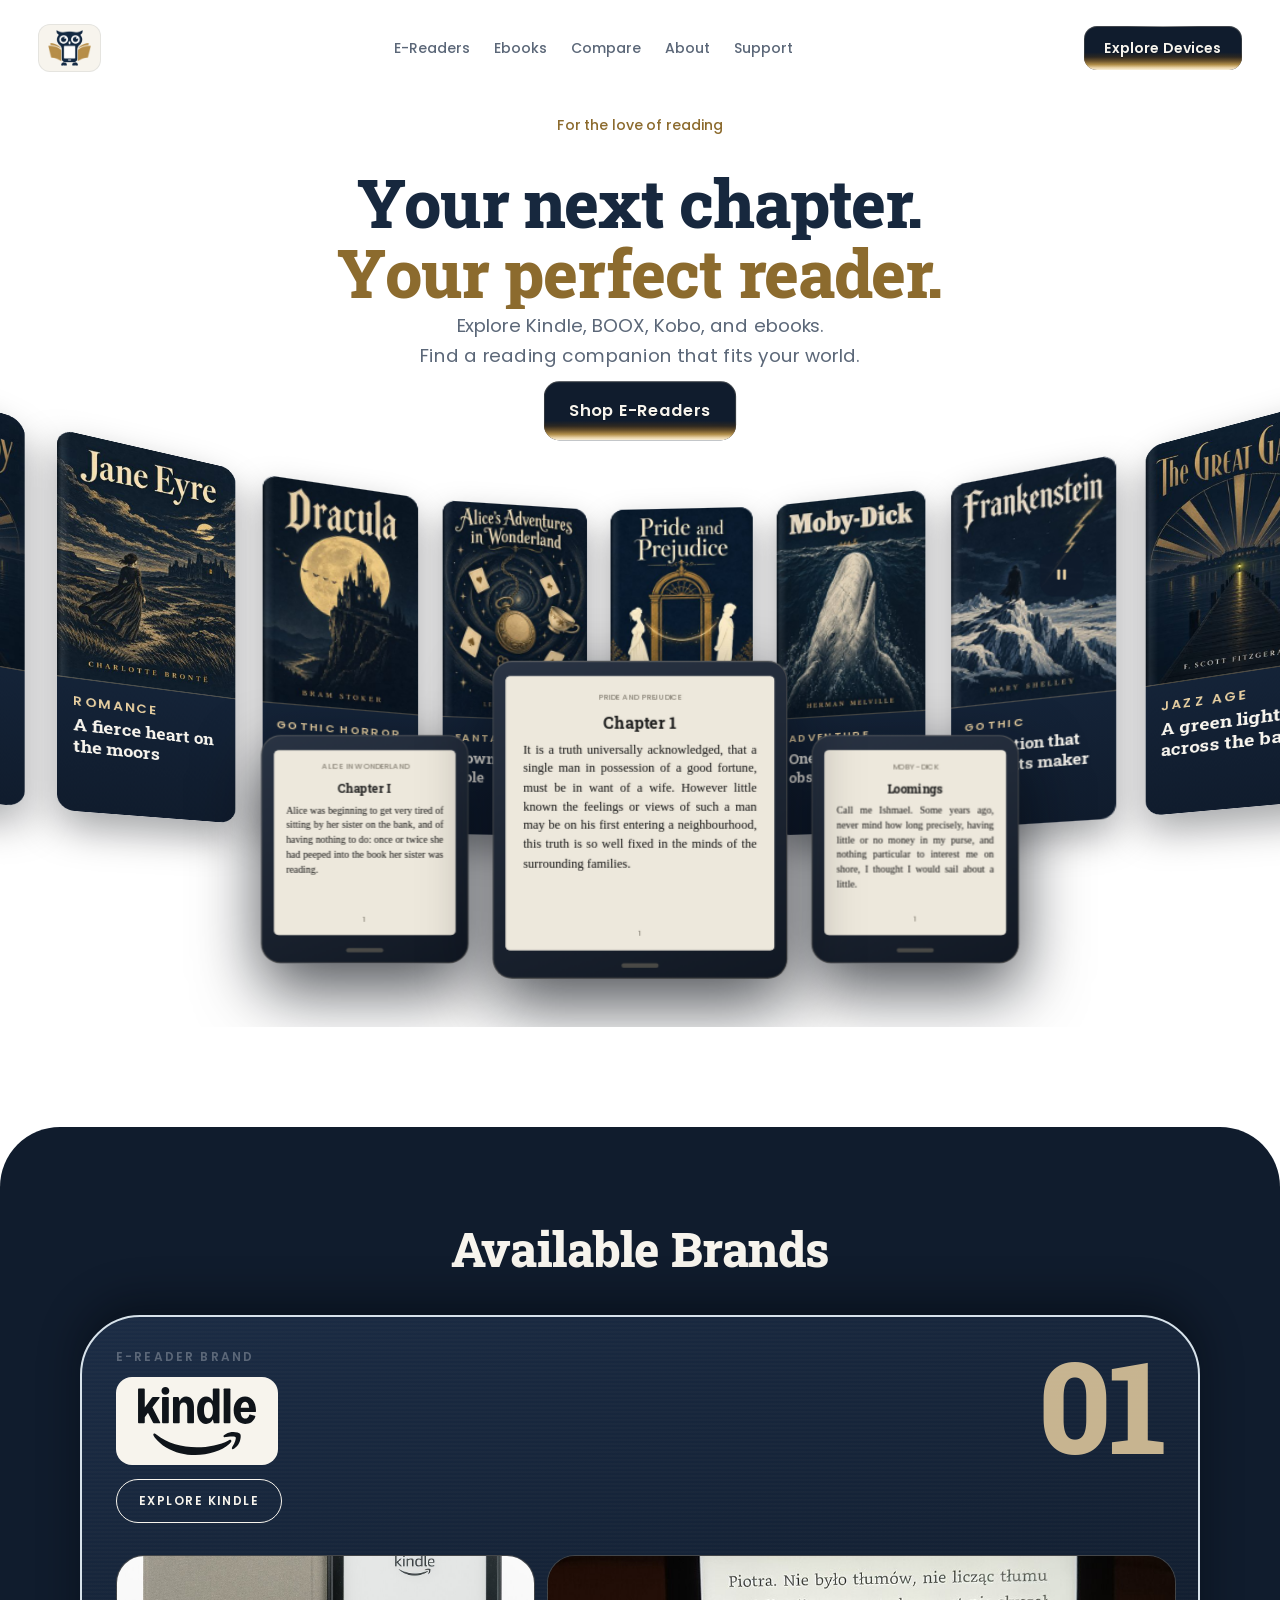
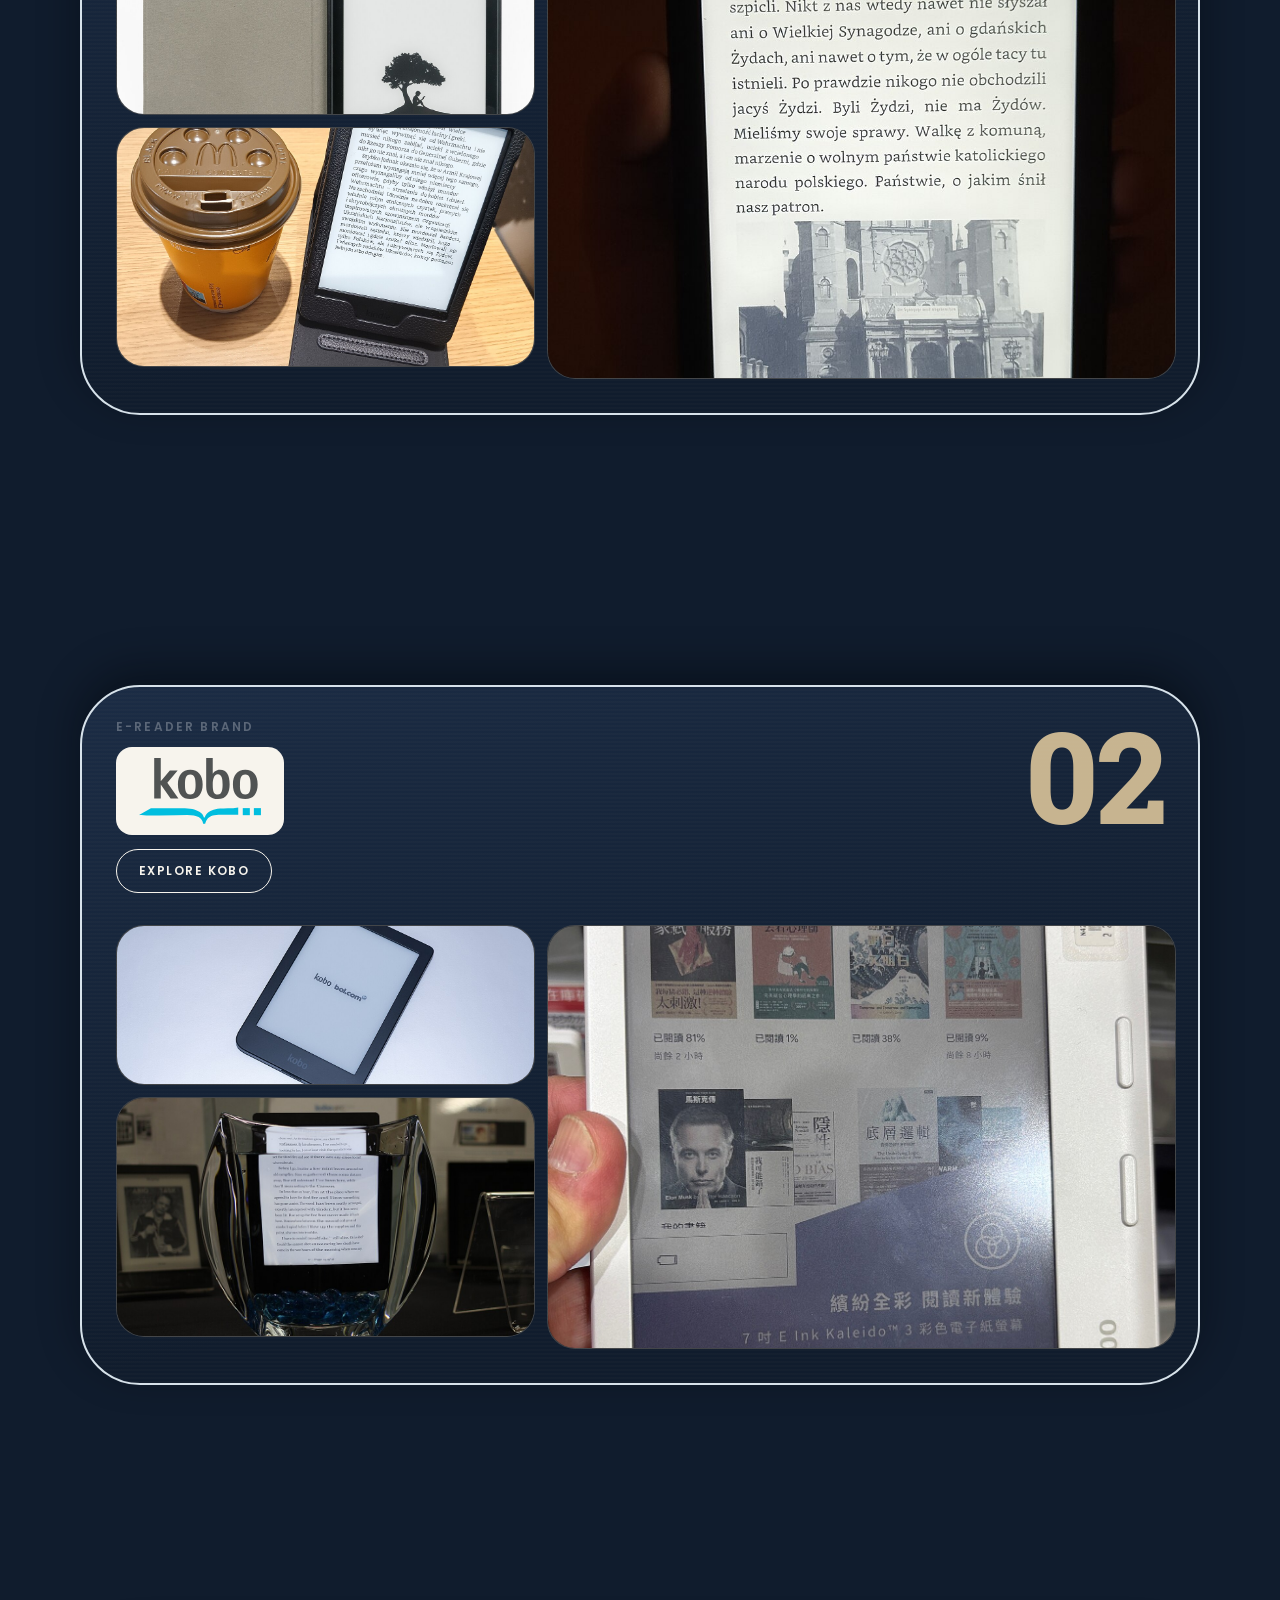
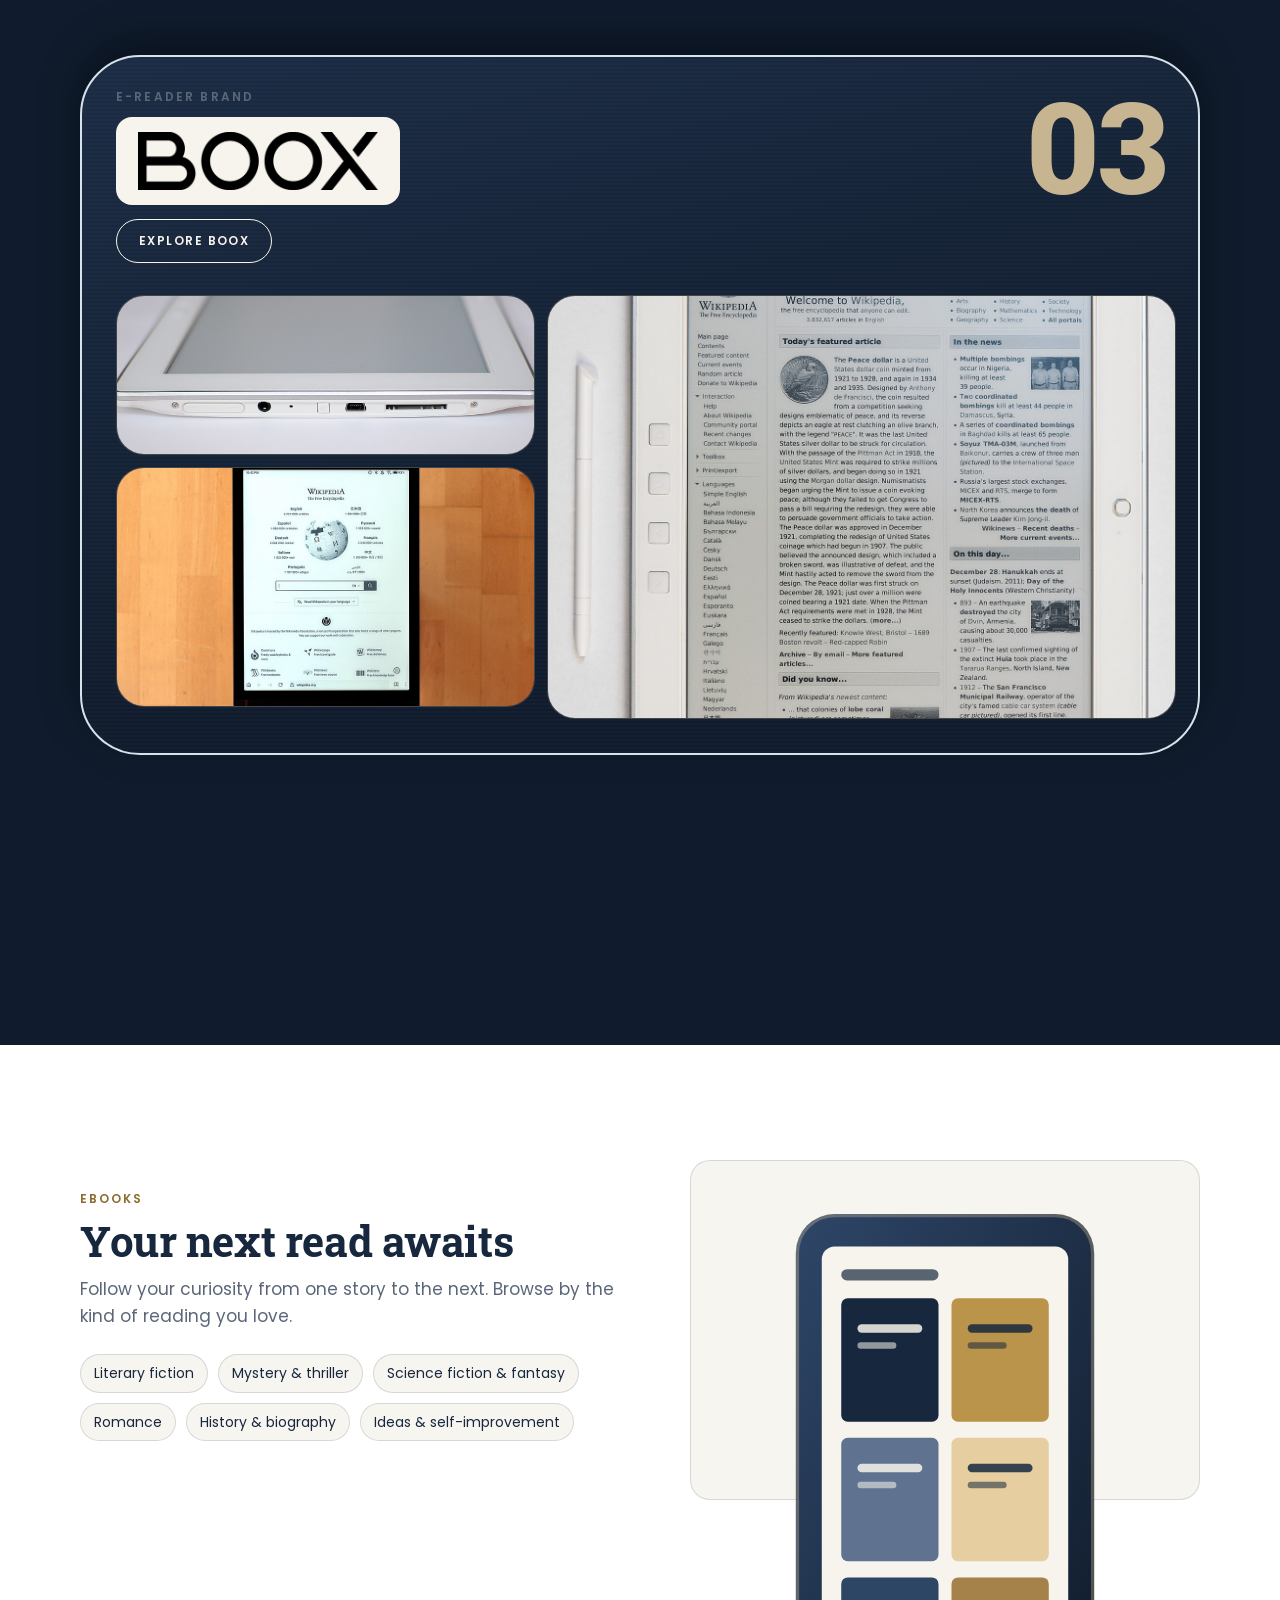
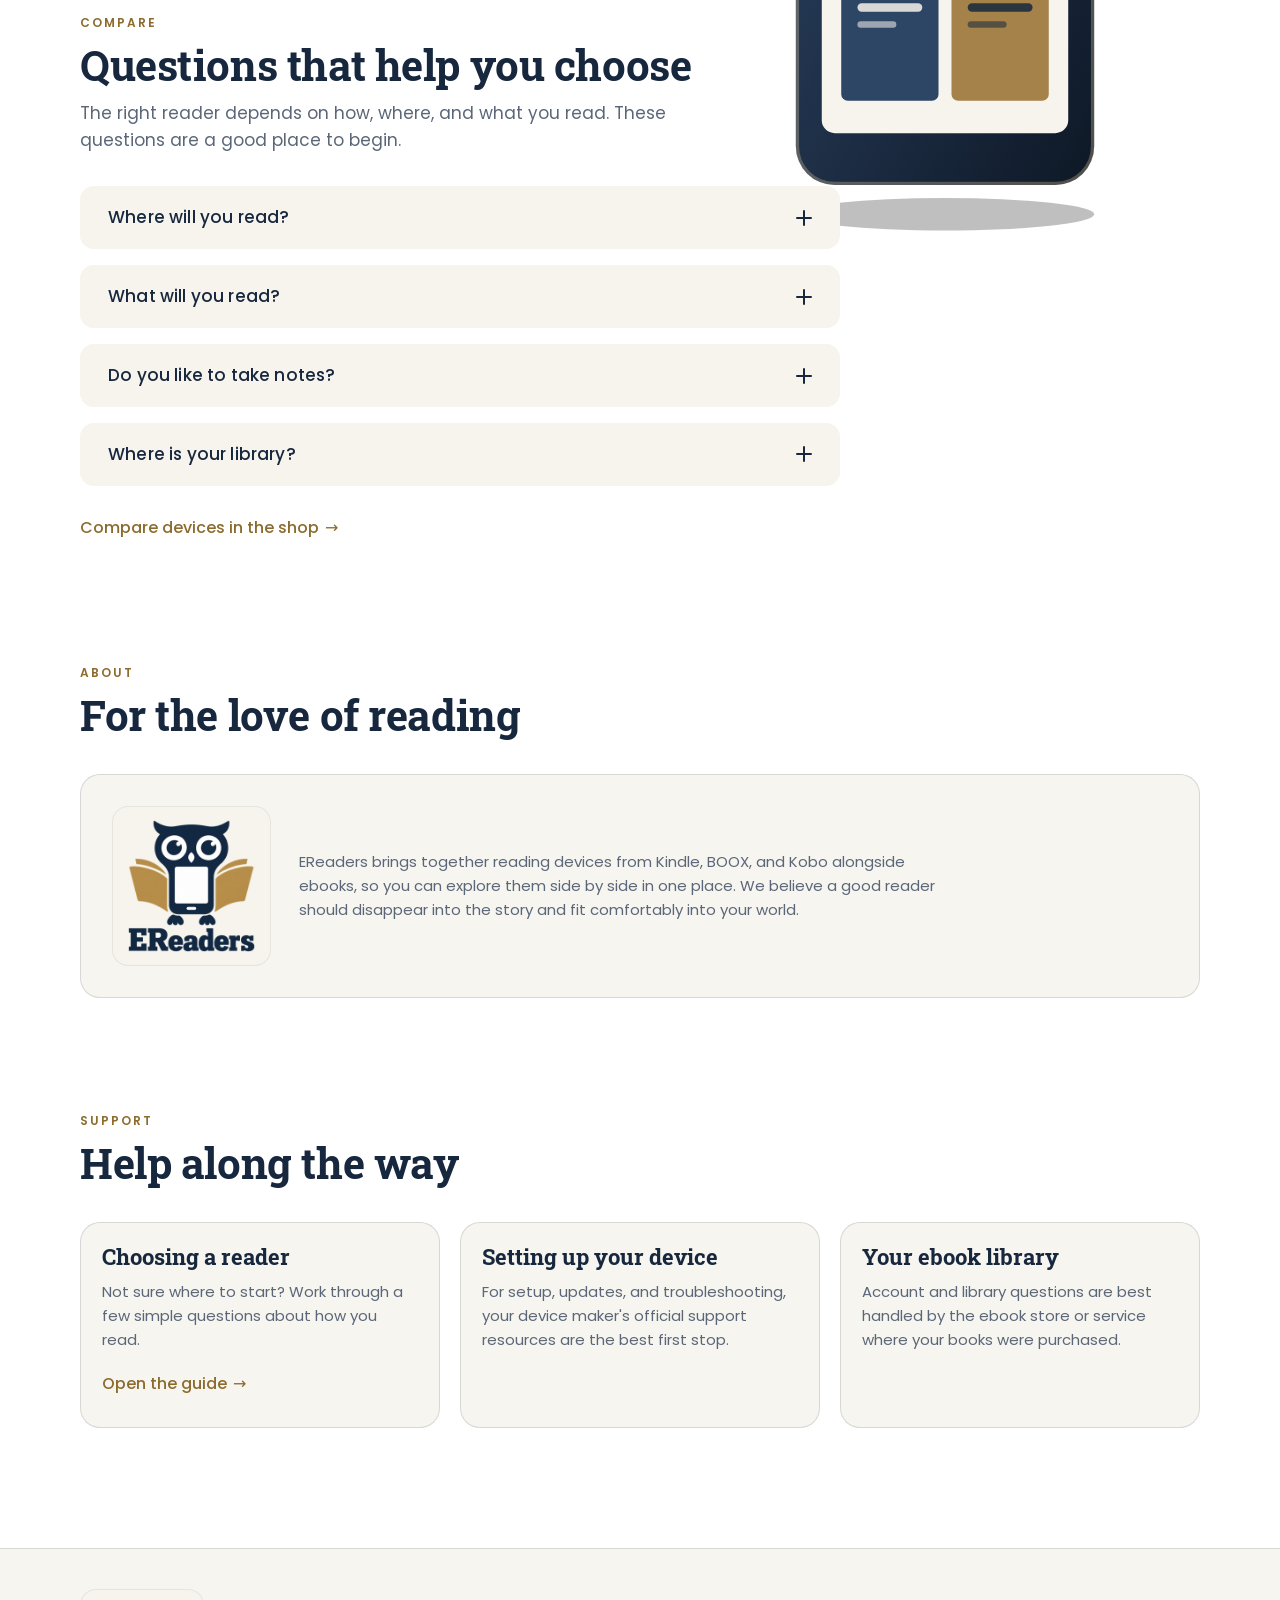
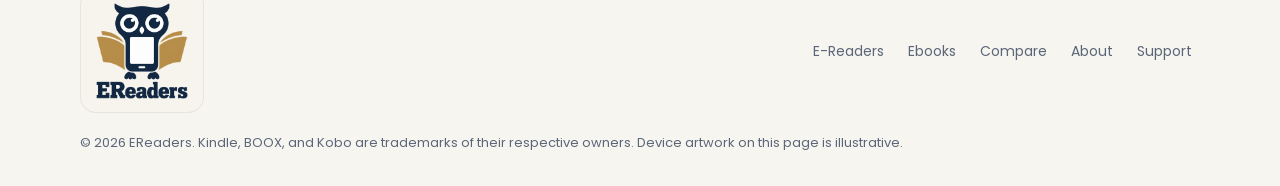
==== index.html @ d7a2a534 "Initial commit: EReaders static site Home page with 3D book ring, e-reader page-turn hero, brand sta" ====
<!doctype html>
<html lang="en">
<head>
<meta charset="utf-8">
<title>EReaders — Find Your Next Reading Companion</title>
<meta name="viewport" content="width=device-width, initial-scale=1, viewport-fit=cover">
<meta name="description" content="Explore Kindle, BOOX, Kobo, and ebooks with EReaders. Find your next reading companion.">
<meta name="theme-color" content="#FFFFFF">
<link rel="icon" type="image/png" sizes="64x64" href="[data-uri]">
<link rel="preconnect" href="https://fonts.googleapis.com">
<link rel="preconnect" href="https://fonts.gstatic.com" crossorigin>
<link rel="stylesheet" href="https://fonts.googleapis.com/css2?family=Poppins:wght@400;500;600&family=Roboto+Slab:wght@700;800&display=swap">
<script>
  /* Entrance-animation gate + failsafe: content is always restored after 4s or on any script error. */
  (function (d) {
    var html = d.documentElement;
    html.classList.add('js');
    function done() { html.classList.add('intro-done'); }
    if (!window.matchMedia || !matchMedia('(prefers-reduced-motion: reduce)').matches) {
      html.classList.add('intro');
      setTimeout(done, 4000);
    }
    window.addEventListener('error', done);
  })(document);
</script>
<style>
  :root {
    --background: #FFFFFF;
    --navy: #17283E;
    --navy-deep: #101C2D;
    --gold: #BA944B;
    --gold-light: #E6CEA0;
    --ivory: #F7F4ED;
    --text: #17283E;
    --text-muted: #5B6778;
    --border: rgba(23, 40, 62, 0.14);

    --gold-ink: #8C6B2E;
    --serif: "Roboto Slab", Rockwell, "Rockwell Nova", Georgia, "Times New Roman", serif;
    --sans: Poppins, system-ui, -apple-system, "Segoe UI", Roboto, "Helvetica Neue", Arial, sans-serif;
    --k: 1;
    --safe-l: max(20px, env(safe-area-inset-left));
    --safe-r: max(20px, env(safe-area-inset-right));
    color-scheme: light;
  }

  /* ---------- Reset ---------- */
  *, *::before, *::after { margin: 0; padding: 0; box-sizing: border-box; }
  html { -webkit-text-size-adjust: 100%; scroll-behavior: smooth; }
  body {
    min-height: 100vh;
    background: var(--background);
    color: var(--text);
    font-family: var(--sans);
    font-size: 16px;
    line-height: 1.6;
    overflow-x: hidden;
    -webkit-font-smoothing: antialiased;
    text-rendering: optimizeLegibility;
  }
  @supports (overflow: clip) { body { overflow-x: clip; } }
  img, svg { display: block; max-width: 100%; }
  button { font: inherit; color: inherit; background: none; border: 0; cursor: pointer; }
  a { color: inherit; }
  ul { list-style: none; }
  [hidden] { display: none !important; }
  :focus-visible { outline: 2px solid var(--gold-light); outline-offset: 3px; }

  .skip-link {
    position: absolute; left: 16px; top: -60px; z-index: 1000;
    padding: 10px 16px; border-radius: 10px;
    background: var(--ivory); color: var(--navy); font-weight: 600; text-decoration: none;
  }
  .skip-link:focus { top: 16px; }

  /* ---------- Static background ---------- */
  .bg {
    position: fixed; inset: 0; z-index: 0; pointer-events: none;
    background: #FFFFFF;
  }
  .bg canvas { display: none; position: absolute; inset: 0; width: 100%; height: 100%; }
  .page { position: relative; z-index: 1; }

  /* ---------- Gold-lit buttons ---------- */
  .btn-lit {
    position: relative;
    display: inline-flex; align-items: center; justify-content: center;
    overflow: hidden;            /* mandatory: keeps the light bank inside the rounded shape */
    isolation: isolate;
    border-radius: 14px;
    background-color: var(--navy-deep);
    color: var(--ivory);
    font: 600 15px/1 var(--sans);
    letter-spacing: 0.01em;
    text-decoration: none;
    white-space: nowrap;
    text-shadow: 0 1px 1px rgba(8, 15, 25, 0.45);
    box-shadow:
      inset 0 0 0 1px rgba(230, 206, 160, 0.16),
      inset 0 1px 0 rgba(247, 244, 237, 0.07);
    transition: background-color 0.25s ease;
  }
  .btn-lit::before {
    content: "";
    position: absolute; left: 0; right: 0; bottom: 0;
    height: 18px;
    z-index: -1;
    background: linear-gradient(180deg,
      rgba(16, 28, 45, 0) 0%,
      rgba(72, 52, 24, 0.55) 28%,
      rgba(122, 92, 44, 0.85) 50%,
      rgba(186, 148, 75, 0.95) 70%,
      rgba(230, 206, 160, 1) 86%,
      #FBF1DC 100%);
    -webkit-mask-image: radial-gradient(120% 150% at 50% 100%, #000 55%, rgba(0, 0, 0, 0.5) 100%);
            mask-image: radial-gradient(120% 150% at 50% 100%, #000 55%, rgba(0, 0, 0, 0.5) 100%);
    transition: filter 0.25s ease;
  }
  .btn-lit:hover { background-color: #14243A; }
  .btn-lit:hover::before { filter: brightness(1.08) saturate(1.04); }
  .btn-lit:active::before { filter: brightness(0.94); }
  .btn-lit--nav::after {
    /* faint short highlight along the top edge (nav CTA only) */
    content: "";
    position: absolute; top: 0; left: 28%; right: 28%; height: 1px;
    background: linear-gradient(90deg, transparent, rgba(247, 244, 237, 0.42), transparent);
  }
  .btn-sm { height: 40px; padding: 0 18px; border-radius: 11px; font-size: 13.5px; }
  .btn-sm::before { height: 14px; }

  /* ---------- Logo tile ----------
     Approved EReaders owl logo (outer white background cleared, artwork unaltered),
     always presented on an ivory brand tile at its native aspect ratio. */
  .logo-tile {
    display: inline-flex; align-items: center; justify-content: center;
    padding: 6px 10px;
    border-radius: 12px;
    background: var(--ivory);
    box-shadow: inset 0 0 0 1px rgba(23, 40, 62, 0.08);
    flex: none;
  }
  .logo-tile img { display: block; height: 36px; width: auto; max-width: none; }
  .logo-tile--full { padding: 14px 16px; border-radius: 16px; }
  .logo-tile--full img { height: 96px; }

  /* ---------- Header / navigation ---------- */
  .site-header {
    position: absolute; left: 50%; top: 0; z-index: 400;
    width: 758px; height: 64px;
    translate: -50% calc(12px * var(--k));
    scale: var(--k);
    transform-origin: 50% 0;
  }
  .nav {
    position: relative;
    height: 100%;
    display: flex; align-items: center; justify-content: space-between; gap: 14px;
    padding: 0 10px 0 12px;
    border-radius: 20px;
    background: rgba(16, 28, 45, 0.78);
    box-shadow: inset 0 0 0 1px var(--border), 0 12px 32px rgba(4, 8, 14, 0.35);
    -webkit-backdrop-filter: blur(14px) saturate(1.1);
            backdrop-filter: blur(14px) saturate(1.1);
  }
  .brand { display: inline-flex; border-radius: 11px; text-decoration: none; flex: none; }
  .brand:hover .logo-tile { box-shadow: inset 0 0 0 1px rgba(186, 148, 75, 0.55); }
  .nav-menu { display: flex; align-items: center; flex: 1; gap: 12px; }
  .nav-links { display: flex; gap: 2px; margin: 0 auto; }
  .nav-links a {
    position: relative; display: flex; align-items: center;
    padding: 8px 11px; border-radius: 10px;
    font: 500 14px/1.2 var(--sans);
    color: var(--text-muted);
    text-decoration: none;
    transition: color 0.2s ease, background-color 0.2s ease;
  }
  .nav-links a::after {
    content: ""; position: absolute; left: 11px; right: 11px; bottom: 3px; height: 1px;
    background: var(--gold); scale: 0 1; transition: scale 0.25s ease;
  }
  .nav-links a:hover, .nav-links a:focus-visible { color: var(--ivory); background: rgba(230, 206, 160, 0.06); }
  .nav-links a:hover::after, .nav-links a:focus-visible::after { scale: 1 1; }
  .btn-nav { height: 44px; padding: 0 20px; border-radius: 13px; font-size: 14px; flex: none; }
  .menu-toggle { display: none; }

  /* ---------- Hero + scaled design stage (1172 × 657) ---------- */
  .hero { position: relative; height: var(--hero-h, 100vh); overflow: hidden; isolation: isolate; }
  .hero::before {
    content: ""; position: absolute; inset: 0; z-index: 0; pointer-events: none;
    background:
      radial-gradient(70% 42% at 50% 100%, rgba(186, 148, 75, 0.20) 0%, rgba(186, 148, 75, 0.07) 45%, rgba(186, 148, 75, 0) 75%),
      linear-gradient(180deg, rgba(8, 15, 25, 0) 55%, rgba(16, 28, 45, 0.55) 100%);
  }
  .stage {
    position: absolute; left: 50%; top: 0; z-index: 1;
    width: 1172px; height: 657px;
    translate: -50% 0;
    scale: var(--k);
    transform-origin: 50% 0;
  }

  .hero-copy {
    position: absolute; left: 0; top: 95px; z-index: 300;
    width: 1172px;
    display: flex; flex-direction: column; align-items: center;
    text-align: center;
    pointer-events: none;
  }
  .hero-copy > * { pointer-events: auto; }

  /* Precision component A — badge */
  .badge {
    position: relative;
    width: 250px; height: 39px;
    border-radius: 12px;
    display: flex; align-items: center;
    padding: 0 12px 0 45px;
    background: rgba(16, 28, 45, 0.72);
    box-shadow: inset 0 0 0 1px rgba(230, 206, 160, 0.2);
    font: 500 13px/1 var(--sans);
    color: var(--gold-light);
    letter-spacing: 0.01em;
    white-space: nowrap;
    text-align: left;
  }
  .badge-icon {
    position: absolute; left: 4px; top: 4px;
    width: 29px; height: 29px;
    border-radius: 8px;
    display: grid; place-items: center;
    color: var(--ivory);
    background: linear-gradient(145deg, #24395A 0%, #17283E 48%, #75603A 100%);
    box-shadow: inset 0 0 0 1px rgba(230, 206, 160, 0.22);
  }

  .hero-title {
    margin-top: 22px;
    max-width: 780px;
    font-family: var(--serif);
    font-weight: 800;
    font-size: max(60px, calc(30px / var(--k)));
    line-height: 1;
    letter-spacing: -0.015em;
    color: var(--ivory);
  }
  .hero-title .line { display: block; overflow: hidden; padding-bottom: 0.06em; }
  .hero-title .line-inner { display: block; }
  .hero-title .line--2 .line-inner { color: var(--gold-light); }

  .hero-sub {
    margin-top: 2px;
    max-width: 660px;
    font-size: max(17px, calc(14px / var(--k)));
    line-height: 1.55;
    color: var(--text-muted);
  }
  .hero-sub span { display: block; }
  .btn-hero { margin-top: 11px; width: 176px; height: 54px; }

  /* True 3D carousel ring */
  .ring-wrap { position: absolute; left: 0; top: 0; width: 1172px; height: 657px; z-index: 5; }
  .ring {
    position: absolute; inset: 0;
    perspective: 891px;
    perspective-origin: 586px 918px;
    pointer-events: none;
  }
  .card {
    position: absolute; left: 521px; top: 466px;   /* centered at x 586, y 616 */
    width: 130px; height: 300px;
    border-radius: 12px;
    overflow: hidden;
    display: flex; flex-direction: column;
    backface-visibility: hidden;
    will-change: transform;
    box-shadow: inset 0 0 0 1px var(--border), 0 14px 30px rgba(3, 6, 12, 0.35);
    color: var(--ivory);
  }
  .card--book { background: linear-gradient(180deg, #1C304B 0%, #101C2D 100%); }
  .card-cover { position: relative; flex: none; height: 195px; overflow: hidden; background: var(--navy-deep); }
  .card-cover img { width: 100%; height: 100%; object-fit: cover; }
  .card-cover::after {
    /* subtle spine shading + gold hairline where the cover meets the caption */
    content: ""; position: absolute; inset: 0;
    background: linear-gradient(90deg, rgba(0, 0, 0, 0.32) 0, rgba(247, 244, 237, 0.08) 3px, rgba(0, 0, 0, 0) 9px);
    box-shadow: inset 0 -1px 0 rgba(230, 206, 160, 0.28);
  }
  .card-text { position: relative; display: flex; flex-direction: column; gap: 5px; padding: 12px 11px 14px; }
  .card-eyebrow { font: 600 9.5px/1.2 var(--sans); letter-spacing: 0.14em; text-transform: uppercase; color: var(--gold-light); }
  .card-line { font: 700 13px/1.25 var(--serif); color: var(--ivory); }

  .motion-toggle {
    position: absolute; right: 180px; top: 506px; z-index: 2;
    width: 40px; height: 40px;
    border-radius: 12px;
    display: grid; place-items: center;
    color: var(--gold-light);
    background: rgba(16, 28, 45, 0.82);
    box-shadow: inset 0 0 0 1px var(--border);
    transition: background-color 0.2s ease, color 0.2s ease;
  }
  .motion-toggle:hover { background: #17283E; color: var(--ivory); }
  .motion-toggle svg { width: 16px; height: 16px; }
  .motion-toggle .icon-play { display: none; }
  .motion-toggle[aria-pressed="true"] .icon-play { display: block; }
  .motion-toggle[aria-pressed="true"] .icon-pause { display: none; }

  /* ---------- Foreground e-readers turning pages (decorative, inert) ---------- */
  .store { position: absolute; left: 165px; top: 605px; z-index: 100; width: 842px; user-select: none; }
  .readers { display: flex; align-items: flex-end; justify-content: center; gap: 22px; }
  .reader { position: relative; padding: 14px 12px 26px; border-radius: 18px; background: linear-gradient(160deg, #2A3444, #111823); box-shadow: inset 0 0 0 1px rgba(230,206,160,.2), inset 0 1px 0 rgba(255,255,255,.08), 0 24px 60px rgba(4,9,16,.7); }
  .reader::after { content: ""; position: absolute; left: 50%; bottom: 10px; width: 34px; height: 4px; margin-left: -17px; border-radius: 4px; background: rgba(230,206,160,.25); }
  .reader--main { width: 270px; z-index: 2; }
  .reader--side { width: 190px; margin-bottom: 14px; }
  .reader-screen { position: relative; aspect-ratio: 1 / 1.02; border-radius: 4px; overflow: hidden; background: #EDE8DC; }
  .reader-page { position: absolute; inset: 0; display: flex; flex-direction: column; padding: 16px 16px 12px; background: #EDE8DC; color: #111; font: 400 11.5px/1.5 Georgia, "Times New Roman", serif; text-align: justify; hyphens: auto; }
  .reader--side .reader-page { font-size: 9px; padding: 11px; -webkit-font-smoothing: antialiased; }
  .reader-meta { font: 500 7px/1 var(--sans); letter-spacing: .08em; text-transform: uppercase; color: #8A8478; text-align: center; margin-bottom: 10px; }
  .reader-page b { font: 700 15px/1.2 var(--serif); text-align: center; margin-bottom: 8px; color: #1E1E1E; }
  .reader--side .reader-page b { font-size: 11px; }
  .reader-page p { margin: 0; flex: 1; overflow: hidden; }
  .reader-num { font: 500 7px/1 var(--sans); color: #8A8478; text-align: center; margin-top: 6px; }
  .reader-flip { position: absolute; inset: 0; transform-origin: 0 50%; animation: page-turn 7s cubic-bezier(.55,.05,.35,1) infinite; }
  .reader-flip .reader-page { box-shadow: none; }
  .reader:nth-child(1) .reader-flip { animation-delay: -2.3s; }
  .reader:nth-child(3) .reader-flip { animation-delay: -4.6s; }
  @keyframes page-turn {
    0%, 45% { transform: none; opacity: 1; }
    46% { transform: perspective(900px) rotateY(0deg); opacity: 1; }
    62% { transform: perspective(900px) rotateY(-100deg); opacity: 1; }
    63%, 70% { transform: perspective(900px) rotateY(-100deg); opacity: 0; }
    71%, 90% { transform: none; opacity: 0; }
    100% { transform: none; opacity: 1; }
  }
  @media (prefers-reduced-motion: reduce) { .reader-flip { animation: none; opacity: 0; } }

  /* ---------- Content sections ---------- */
  .section { position: relative; padding: clamp(72px, 9vw, 116px) var(--safe-r) 0 var(--safe-l); }
  .container { max-width: 1120px; margin: 0 auto; }
  .section-eyebrow { font: 600 12px/1.3 var(--sans); letter-spacing: 0.16em; text-transform: uppercase; color: var(--gold); }
  .section-title { margin-top: 10px; font: 700 clamp(28px, 4vw, 42px)/1.12 var(--serif); letter-spacing: -0.01em; text-wrap: balance; }
  .section-lead { margin-top: 12px; max-width: 640px; font-size: clamp(15px, 1.6vw, 17px); color: var(--text-muted); }
  .grid-3 { display: grid; grid-template-columns: repeat(3, 1fr); gap: 20px; margin-top: 36px; }
  .grid-4 { display: grid; grid-template-columns: repeat(4, 1fr); gap: 18px; margin-top: 36px; }
  .panel {
    display: flex; flex-direction: column; gap: 10px;
    padding: 22px; border-radius: 20px;
    background: linear-gradient(180deg, rgba(23, 40, 62, 0.72) 0%, rgba(16, 28, 45, 0.72) 100%);
    box-shadow: inset 0 0 0 1px var(--border);
  }
  .panel-art {
    height: 190px; padding: 18px; margin-bottom: 6px; border-radius: 14px;
    background: radial-gradient(80% 80% at 50% 100%, rgba(186, 148, 75, 0.18) 0%, rgba(186, 148, 75, 0) 70%), rgba(8, 15, 25, 0.45);
  }
  .panel-art img { width: 100%; height: 100%; object-fit: contain; }
  .panel h3 { font: 700 22px/1.2 var(--serif); }
  .panel p { color: var(--text-muted); font-size: 15px; }
  .panel .btn-lit { align-self: flex-start; margin-top: auto; }
  .panel-num { font: 700 14px/1 var(--serif); color: var(--gold); }
  .text-link {
    display: inline-flex; align-items: center; gap: 6px; min-height: 44px;
    color: var(--gold-light); font-weight: 500; text-decoration: none;
    background: linear-gradient(var(--gold), var(--gold)) 0 calc(100% - 10px) / 0 1px no-repeat;
    transition: background-size 0.25s ease, color 0.2s ease;
  }
  .text-link:hover, .text-link:focus-visible { color: var(--ivory); background-size: 100% 1px; }
  .split { display: grid; grid-template-columns: 1.1fr 1fr; gap: 48px; align-items: center; }
  .chips { display: flex; flex-wrap: wrap; gap: 10px; margin: 24px 0 28px; }
  .chips li { padding: 8px 14px; border-radius: 999px; font-size: 14px; color: var(--ivory); background: rgba(23, 40, 62, 0.8); box-shadow: inset 0 0 0 1px var(--border); }
  .feature-art { height: 340px; padding: 28px; }
  .about-card { display: grid; grid-template-columns: auto 1fr; gap: 28px; align-items: center; margin-top: 36px; padding: 32px; }
  .about-card .logo-tile--full img { height: 132px; }

  .site-footer { position: relative; margin-top: clamp(80px, 10vw, 120px); padding: 40px var(--safe-r) calc(32px + env(safe-area-inset-bottom)) var(--safe-l); border-top: 1px solid var(--border); background: rgba(8, 15, 25, 0.6); }
  .footer-inner { max-width: 1120px; margin: 0 auto; display: flex; flex-wrap: wrap; align-items: center; justify-content: space-between; gap: 20px 32px; }
  .footer-links { display: flex; flex-wrap: wrap; gap: 4px 8px; }
  .footer-links a { display: inline-flex; align-items: center; min-height: 44px; padding: 0 8px; border-radius: 8px; color: var(--text-muted); text-decoration: none; font-size: 14px; }
  .footer-links a:hover, .footer-links a:focus-visible { color: var(--ivory); text-decoration: underline; text-decoration-color: var(--gold); text-underline-offset: 5px; }
  .footer-note { width: 100%; font-size: 13px; color: var(--text-muted); }

  /* ---------- Available Brands: scroll-stacking cards ---------- */
  .brands-section {
    position: relative;
    margin-top: clamp(64px, 8vw, 100px);
    padding: clamp(56px, 9vw, 96px) var(--safe-r) clamp(64px, 10vw, 110px) var(--safe-l);
    background: var(--navy-deep);
    border-radius: 40px 40px 0 0;
    overflow-x: clip;
    --stack-top: 128px;   /* sticky top of the first card */
    --stack-step: 28px;   /* extra offset per card so earlier cards peek above */
  }
  .brands-title {
    max-width: 900px; margin: 0 auto clamp(48px, 8vw, 88px);
    font: 800 clamp(32px, 5.2vw, 56px)/1.08 var(--serif);
    letter-spacing: -0.01em; color: var(--ivory); text-align: center;
  }
  /* All cards are sticky inside this one container, so an earlier card stays pinned
     while the next card scrolls up and covers it. */
  .brand-stack { position: relative; max-width: 1120px; margin: 0 auto; display: flex; flex-direction: column; }
  .brand-spacer { display: none; }
  .brand-card {
    position: relative;
    margin-bottom: 20px;
    border: 2px solid #D7E2EA;
    border-radius: 40px;
    padding: clamp(20px, 3vw, 34px);
    background:
      repeating-linear-gradient(0deg, rgba(230, 206, 160, 0.02) 0 2px, transparent 2px 4px),
      linear-gradient(165deg, #1B2C45 0%, #101C2D 70%);
    color: var(--ivory);
    transform-origin: top center;
    box-shadow: 0 -14px 40px rgba(3, 6, 12, 0.45);
  }
  @media (min-width: 640px) {
    .brands-section { border-radius: 50px 50px 0 0; }
    .brand-card { border-radius: 50px; }
  }
  @media (min-width: 768px) {
    .brands-section { border-radius: 60px 60px 0 0; }
    .brand-card { border-radius: 60px; }
  }
  /* Sticky stacking only where a whole pinned card fits on screen. */
  @media (min-width: 701px) and (min-height: 680px) {
    /* Heading stays pinned above the card stack (cards pin at --stack-top, below it). */
    .brands-title { position: sticky; top: 40px; z-index: 0; margin-bottom: clamp(24px, 4vw, 40px); font-size: clamp(32px, 4.4vw, 48px); }
    .brand-card {
      position: sticky;
      top: calc(var(--stack-top) + var(--i, 0) * var(--stack-step));
      margin-bottom: 0;             /* a sticky card's margin would make it release early */
      will-change: transform;
    }
    /* Spacers (not margins) set the scroll distance between cards: they lengthen the
       shared container without shortening how long each card may stay pinned. */
    .brand-spacer { display: block; height: 30vh; flex: none; }
    .brand-spacer--end { height: 20vh; }
    /* Content fades out as the next card covers it, so only clean card edges peek out. */
    .brand-card > .brand-card-top, .brand-card > .brand-gallery { opacity: calc(1 - var(--covered, 0)); }
    /* Gallery rows shrink with viewport height so the pinned card never overflows it. */
    .brand-card .brand-gallery-left {
      grid-template-rows:
        min(clamp(130px, 16vw, 230px), max(90px, calc((100vh - 500px) * 0.4)))
        min(clamp(160px, 22vw, 340px), max(120px, calc((100vh - 500px) * 0.6)));
    }
  }
  .brand-card-top { display: flex; flex-wrap: wrap; justify-content: space-between; align-items: flex-start; gap: 20px 28px; margin-bottom: clamp(20px, 3vw, 32px); }
  .brand-card-heading { display: flex; flex-direction: column; align-items: flex-start; gap: 14px; }
  .brand-card-category { font: 600 12px/1 var(--sans); letter-spacing: 0.18em; text-transform: uppercase; color: var(--text-muted); }
  .brand-card-name { font: 800 clamp(28px, 4vw, 48px)/1.05 var(--serif); letter-spacing: -0.01em; }
  /* Official brand logos on an ivory tile so dark and light logos both stay legible. */
  .brand-logo { display: inline-flex; align-items: center; height: clamp(64px, 7vw, 88px); padding: 10px 22px; border-radius: 16px; background: var(--ivory); }
  .brand-logo img { display: block; height: 100%; width: auto; max-width: min(240px, 50vw); object-fit: contain; }
  .brand-logo--invert img { filter: invert(1); } /* BOOX supplies a white logo */
  .brand-card-btn {
    display: inline-flex; align-items: center; min-height: 44px; padding: 0 22px;
    border: 1px solid var(--ivory); border-radius: 999px;
    font: 600 12px/1 var(--sans); letter-spacing: 0.12em; text-transform: uppercase;
    color: var(--ivory); text-decoration: none;
    transition: color 0.2s ease, border-color 0.2s ease, background-color 0.2s ease;
  }
  .brand-card-btn:hover, .brand-card-btn:focus-visible { color: var(--navy-deep); background: var(--gold-light); border-color: var(--gold-light); }
  .brand-card-number {
    flex: none; font: 800 clamp(3rem, 10vw, 140px)/0.85 var(--serif);
    color: rgba(230, 206, 160, 0.85); letter-spacing: -0.02em;
  }
  .brand-credits { margin: 24px auto 0; max-width: 1100px; text-align: center; font: 400 12px/1.5 var(--sans); color: rgba(183,189,199,.7); }
  .brand-credits a { color: inherit; text-decoration: underline; }
  .brand-gallery { display: grid; grid-template-columns: 40% 60%; gap: 12px; }
  .brand-gallery-left { display: grid; grid-template-rows: clamp(130px, 16vw, 230px) clamp(160px, 22vw, 340px); gap: 12px; }
  .brand-gallery-cell {
    position: relative; overflow: hidden;
    border: 1px solid rgba(230, 206, 160, 0.22);
    border-radius: 28px;
    background:
      repeating-linear-gradient(0deg, rgba(230, 206, 160, 0.025) 0 2px, transparent 2px 4px),
      var(--navy-deep);
  }
  .brand-gallery-right { grid-column: 2; grid-row: 1 / 3; }
  .brand-gallery-cell img { position: absolute; inset: 0; width: 100%; height: 100%; object-fit: cover; }
  .brand-gallery-placeholder { position: absolute; inset: 0; display: flex; flex-direction: column; align-items: center; justify-content: center; gap: 8px; color: rgba(183, 189, 199, 0.6); }
  .brand-gallery-placeholder svg { width: 30px; height: 30px; }
  .brand-gallery-placeholder span { font: 500 11.5px/1 var(--sans); letter-spacing: 0.04em; }

  @media (max-width: 700px) {
    .brand-card { border-radius: 30px; }
    .brand-card-top { flex-direction: column; align-items: flex-start; gap: 16px; }
    .brand-card-number { font-size: clamp(2.4rem, 16vw, 4.5rem); }
    .brand-gallery { grid-template-columns: 1fr; }
    .brand-gallery-left { grid-template-rows: none; }
    .brand-gallery-right { grid-column: 1; grid-row: auto; height: clamp(160px, 40vw, 260px); }
  }

  /* ---------- Tablet: 701–1080 ---------- */
  @media (max-width: 1080px) {
    .menu-toggle {
      display: inline-grid; place-items: center; flex: none;
      width: 44px; height: 44px; border-radius: 12px;
      color: var(--ivory); box-shadow: inset 0 0 0 1px var(--border);
      transition: background-color 0.2s ease;
    }
    .menu-toggle:hover { background: rgba(230, 206, 160, 0.08); }
    .menu-toggle .icon-close { display: none; }
    .nav.is-open .menu-toggle .icon-close { display: block; }
    .nav.is-open .menu-toggle .icon-open { display: none; }
    .nav-menu {
      display: none;
      position: absolute; top: calc(100% + 8px); right: 0;
      width: min(300px, 100%);
      flex-direction: column; align-items: stretch; gap: 10px;
      padding: 10px; border-radius: 18px;
      background: rgba(16, 28, 45, 0.98);
      box-shadow: inset 0 0 0 1px var(--border), 0 24px 48px rgba(4, 8, 14, 0.5);
    }
    .nav.is-open .nav-menu { display: flex; }
    .nav-links { flex-direction: column; margin: 0; gap: 2px; }
    .nav-links a { min-height: 44px; padding: 10px 14px; font-size: 15px; }
    .nav-links a::after { display: none; }
    .btn-nav { width: 100%; height: 48px; }
  }
  @media (min-width: 701px) and (max-width: 1080px) {
    /* Unscaled nav whose width tracks the stage scale, so 1080 ↔ 1081 lines up. */
    .site-header {
      top: 12px; translate: -50% 0; scale: none;
      width: min(calc(100% - 32px), max(440px, calc(758px * var(--k))));
      height: 60px;
    }
    .badge { width: auto; min-width: 250px; padding-right: 14px; font-size: max(13px, calc(11px / var(--k))); }
    .btn-hero { width: auto; min-width: 176px; padding: 0 26px; height: max(54px, calc(44px / var(--k))); font-size: max(15px, calc(13px / var(--k))); }
    .motion-toggle { width: max(40px, calc(44px / var(--k))); height: max(40px, calc(44px / var(--k))); }
    .grid-4 { grid-template-columns: repeat(2, 1fr); }
  }

  /* ---------- Phone: ≤700 — real flow layout ---------- */
  @media (max-width: 700px) {
    .site-header {
      position: relative; left: auto; top: auto; translate: none; scale: none;
      width: auto; height: 60px;
      margin: calc(12px + env(safe-area-inset-top)) var(--safe-r) 0 var(--safe-l);
    }
    .nav-menu { width: 100%; }
    .brand .logo-tile img { height: 34px; }
    .about-card .logo-tile--full { justify-self: start; }
    .about-card .logo-tile--full img { height: 110px; }
    .btn-sm { height: 44px; }

    .hero { height: auto; overflow: visible; }
    .stage {
      position: relative; left: auto; top: auto; translate: none; scale: none;
      width: auto; height: auto;
      display: flex; flex-direction: column;
      padding: 36px var(--safe-r) 0 var(--safe-l);
    }
    .hero-copy { position: static; width: auto; order: 1; }
    .badge { width: auto; max-width: 100%; padding-right: 14px; font-size: 13px; }
    .hero-title { margin-top: 22px; font-size: clamp(32px, 9.6vw, 40px); line-height: 1.08; }
    .hero-title .line-inner { text-wrap: balance; }
    .hero-sub { margin-top: 14px; font-size: 15px; text-wrap: balance; }
    .hero-sub span { display: inline; }
    .btn-hero { margin-top: 24px; width: auto; min-width: 176px; padding: 0 26px; height: 54px; }

    .ring-wrap {
      --ms: 0.5;
      position: relative; left: auto; top: auto; order: 2;
      width: auto; height: 300px;
      margin: 28px calc(-1 * var(--safe-r)) 0 calc(-1 * var(--safe-l));
      overflow: hidden;
      -webkit-mask-image: linear-gradient(90deg, transparent 0, #000 12%, #000 88%, transparent 100%);
              mask-image: linear-gradient(90deg, transparent 0, #000 12%, #000 88%, transparent 100%);
    }
    .ring {
      inset: auto; left: 50%; top: calc(100px - 466px * var(--ms));
      width: 1172px; height: 657px; margin-left: -586px;
      scale: var(--ms); transform-origin: 586px 0;
    }
    .motion-toggle { right: 12%; top: 16px; width: 44px; height: 44px; }

    .store { position: relative; left: auto; top: auto; order: 3; width: auto; margin-top: -64px; }
    .readers { gap: 10px; padding: 0 8px; }
    .reader--main { width: 46%; } .reader--side { width: 30%; }
    .reader-page { font-size: 7px; padding: 10px 9px; } .reader-page b { font-size: 10px; }

    .section-title { font-size: clamp(26px, 7.4vw, 32px); }
    .grid-3, .grid-4, .split { grid-template-columns: 1fr; }
    .split { gap: 28px; }
    .feature-art { height: 240px; }
    .about-card { grid-template-columns: 1fr; padding: 24px; }
  }
  @media (min-width: 480px) and (max-width: 700px) {
    .ring-wrap { --ms: 0.6; height: 330px; }
  }

  /* ---------- Entrance sequence (runs once; individual translate/scale only) ---------- */
  @media (prefers-reduced-motion: no-preference) {
    .intro:not(.intro-done) .nav          { animation: settle 0.8s cubic-bezier(0.2, 0.7, 0.2, 1) 0s both; }
    .intro:not(.intro-done) .badge        { animation: rise 0.7s cubic-bezier(0.2, 0.7, 0.2, 1) 0.2s both; }
    .intro:not(.intro-done) .line-inner   { animation: lineUp 0.9s cubic-bezier(0.2, 0.75, 0.15, 1) 0.32s both; }
    .intro:not(.intro-done) .line--2 .line-inner { animation-delay: 0.44s; }
    .intro:not(.intro-done) .hero-sub     { animation: fade 0.8s ease 0.7s both; }
    .intro:not(.intro-done) .btn-hero     { animation: rise 0.7s cubic-bezier(0.2, 0.7, 0.2, 1) 0.85s both; }
    .intro:not(.intro-done) .ring         { animation: ringRise 1.2s cubic-bezier(0.2, 0.7, 0.2, 1) 0.95s both; }
    .intro:not(.intro-done) .motion-toggle { animation: fade 0.6s ease 1.8s both; }
    .intro:not(.intro-done) .store        { animation: rise 1.1s cubic-bezier(0.2, 0.75, 0.2, 1) 1.25s both; }
    .nav.is-open .nav-menu { animation: menuIn 0.2s ease-out; }
    @keyframes settle   { from { opacity: 0; translate: 0 -14px; } }
    @keyframes rise     { from { opacity: 0; translate: 0 14px; } }
    @keyframes lineUp   { from { translate: 0 110%; } }
    @keyframes fade     { from { opacity: 0; } }
    @keyframes ringRise { from { opacity: 0; translate: 0 120px; } }
    @keyframes land     { from { opacity: 0; translate: 0 60px; scale: 0.97; } }
    @keyframes menuIn   { from { opacity: 0; translate: 0 -6px; } }
  }
  @media (prefers-reduced-motion: reduce) {
    html { scroll-behavior: auto; }
    *, *::before, *::after { animation: none !important; transition: none !important; }
    .motion-toggle { display: none; }
  }
  .faq { display: flex; flex-direction: column; gap: 16px; max-width: 760px; margin-top: 32px; }
  .faq-item { border-radius: 14px; background: var(--ivory); color: var(--navy); }
  .faq-item summary { display: flex; align-items: center; justify-content: space-between; gap: 16px; padding: 20px 28px; font: 500 17px/1.35 var(--sans); letter-spacing: .01em; cursor: pointer; list-style: none; border-radius: 14px; }
  .faq-item summary::-webkit-details-marker { display: none; }
  .faq-item summary:hover { background: #EFE8D9; }
  .faq-icon { position: relative; flex: none; width: 16px; height: 16px; }
  .faq-icon::before, .faq-icon::after { content: ""; position: absolute; left: 0; top: 7px; width: 16px; height: 2px; border-radius: 2px; background: currentColor; transition: rotate .25s ease; }
  .faq-icon::after { rotate: 90deg; }
  .faq-item[open] .faq-icon::after { rotate: 0deg; }
  .faq-item p { margin: 0; padding: 0 28px 22px; font: 400 15px/1.6 var(--sans); color: #45556B; }
  @media (max-width: 700px) { .faq-item summary { padding: 16px 20px; font-size: 15px; } .faq-item p { padding: 0 20px 18px; } }
  /* Header: no container, logo far left, menu far right */
  .nav { background: none; box-shadow: none; -webkit-backdrop-filter: none; backdrop-filter: none; padding: 0; border-radius: 0; }
  @media (min-width: 701px) {
    .site-header { left: clamp(16px, 3vw, 40px); right: clamp(16px, 3vw, 40px); top: 16px; width: auto; height: 64px; translate: none; scale: none; }
  }
  .badge { background: none !important; box-shadow: none !important; border: 0 !important; padding: 0 !important; justify-content: center; }
  .badge::before, .badge::after { display: none !important; }
  /* ---------- Light theme overrides ---------- */
  .hero::before { display: none; }
  .hero-title { color: var(--navy); }
  .hero-title .line--2 .line-inner { color: var(--gold-ink); }
  .badge { color: var(--gold-ink); }
  .menu-toggle { color: var(--navy); }
  .menu-toggle:hover { background: rgba(23, 40, 62, 0.06); }
  .panel { background: #F7F5F0; box-shadow: inset 0 0 0 1px var(--border); color: var(--navy); }
  .panel .text-link, .text-link { color: var(--gold-ink); }
  .text-link:hover, .text-link:focus-visible { color: var(--navy); }
  .chips li { color: var(--navy); background: #F7F5F0; }
  .site-footer { background: #F7F5F0; }
  .footer-links a:hover, .footer-links a:focus-visible { color: var(--navy); }
  .section-eyebrow, .panel-num { color: var(--gold-ink); }
</style>
</head>
<body>
<a class="skip-link" href="#main">Skip to content</a>

<div class="bg" aria-hidden="true"><canvas id="stars"></canvas></div>

<div class="page" id="top">
  <header class="site-header">
    <nav class="nav" id="site-nav" aria-label="Primary">
      <a class="brand" href="#top" aria-label="EReaders home">
        <span class="logo-tile"><img id="logo-icon" src="[data-uri]" alt="" width="208" height="176" draggable="false"></span>
      </a>

      <div class="nav-menu" id="primary-menu">
        <ul class="nav-links">
          <li><a href="products.html">E-Readers</a></li>
          <li><a href="#ebooks">Ebooks</a></li>
          <li><a href="#compare">Compare</a></li>
          <li><a href="#about">About</a></li>
          <li><a href="#support">Support</a></li>
        </ul>
        <a class="btn-lit btn-lit--nav btn-nav" href="products.html">Explore Devices</a>
      </div>

      <button class="menu-toggle" type="button" aria-expanded="false" aria-controls="primary-menu" aria-label="Open menu">
        <svg class="icon-open" width="20" height="20" viewBox="0 0 24 24" fill="none" stroke="currentColor" stroke-width="1.8" stroke-linecap="round" aria-hidden="true"><path d="M4 7h16M4 12h16M4 17h10"/></svg>
        <svg class="icon-close" width="20" height="20" viewBox="0 0 24 24" fill="none" stroke="currentColor" stroke-width="1.8" stroke-linecap="round" aria-hidden="true"><path d="M6 6l12 12M18 6L6 18"/></svg>
      </button>
    </nav>
  </header>

  <main id="main">
    <section class="hero" aria-labelledby="hero-title">
      <div class="stage" id="stage">
        <div class="ring-wrap">
          <!-- 37 cards are generated by script; purely decorative -->
          <div class="ring" id="ring" aria-hidden="true"></div>
          <button class="motion-toggle" id="motion-toggle" type="button" aria-pressed="false" aria-label="Pause carousel rotation">
            <svg class="icon-pause" viewBox="0 0 24 24" fill="currentColor" aria-hidden="true"><rect x="6" y="5" width="4" height="14" rx="1.2"/><rect x="14" y="5" width="4" height="14" rx="1.2"/></svg>
            <svg class="icon-play" viewBox="0 0 24 24" fill="currentColor" aria-hidden="true"><path d="M8 5.5v13a1 1 0 0 0 1.5.86l10.2-6.5a1 1 0 0 0 0-1.72L9.5 4.64A1 1 0 0 0 8 5.5z"/></svg>
          </button>
        </div>

        <div class="hero-copy">
          <p class="badge">
            For the love of reading
          </p>
          <h1 class="hero-title" id="hero-title">
            <span class="line line--1"><span class="line-inner">Your next chapter.</span></span>
            <span class="line line--2"><span class="line-inner">Your perfect reader.</span></span>
          </h1>
          <p class="hero-sub">
            <span>Explore Kindle, BOOX, Kobo, and ebooks.</span>
            <span>Find a reading companion that fits your world.</span>
          </p>
          <a class="btn-lit btn-hero" href="products.html">Shop E-Readers</a>
        </div>

        <!-- Decorative e-readers turning book pages: inert, hidden from assistive tech. -->
        <div class="store readers" aria-hidden="true" inert>
          <div class="reader reader--side">
            <div class="reader-screen">
              <div class="reader-page"><span class="reader-meta">Alice in Wonderland</span><p>but it had no pictures or conversations in it, and what is the use of a book, thought Alice, without pictures or conversations?</p><span class="reader-num">2</span></div>
              <div class="reader-flip"><div class="reader-page"><span class="reader-meta">Alice in Wonderland</span><b>Chapter I</b><p>Alice was beginning to get very tired of sitting by her sister on the bank, and of having nothing to do: once or twice she had peeped into the book her sister was reading.</p><span class="reader-num">1</span></div></div>
            </div>
          </div>
          <div class="reader reader--main">
            <div class="reader-screen">
              <div class="reader-page"><span class="reader-meta">Pride and Prejudice</span><p>that he is considered the rightful property of some one or other of their daughters. My dear Mr. Bennet, said his lady to him one day, have you heard that Netherfield Park is let at last?</p><span class="reader-num">2</span></div>
              <div class="reader-flip"><div class="reader-page"><span class="reader-meta">Pride and Prejudice</span><b>Chapter 1</b><p>It is a truth universally acknowledged, that a single man in possession of a good fortune, must be in want of a wife. However little known the feelings or views of such a man may be on his first entering a neighbourhood, this truth is so well fixed in the minds of the surrounding families.</p><span class="reader-num">1</span></div></div>
            </div>
          </div>
          <div class="reader reader--side">
            <div class="reader-screen">
              <div class="reader-page"><span class="reader-meta">Moby-Dick</span><p>and see the watery part of the world. It is a way I have of driving off the spleen, and regulating the circulation.</p><span class="reader-num">2</span></div>
              <div class="reader-flip"><div class="reader-page"><span class="reader-meta">Moby-Dick</span><b>Loomings</b><p>Call me Ishmael. Some years ago, never mind how long precisely, having little or no money in my purse, and nothing particular to interest me on shore, I thought I would sail about a little.</p><span class="reader-num">1</span></div></div>
            </div>
          </div>
        </div>
        </div>
      </div>
    </section>

    <section class="brands-section" id="ereaders" aria-labelledby="brands-title">
      <h2 class="brands-title" id="brands-title">Available Brands</h2>
      <div class="brand-stack" id="brand-stack">
        <!-- Cards are rendered by script from the BRAND_CARDS data array below,
             so a real photo only needs to replace an empty string in that array. -->
      </div>
    </section>

    <section class="section" id="ebooks" aria-labelledby="ebooks-title">
      <div class="container split">
        <div>
          <p class="section-eyebrow">Ebooks</p>
          <h2 class="section-title" id="ebooks-title">Your next read awaits</h2>
          <p class="section-lead">Follow your curiosity from one story to the next. Browse by the kind of reading you love.</p>
          <ul class="chips" aria-label="Reading interests">
            <li>Literary fiction</li>
            <li>Mystery &amp; thriller</li>
            <li>Science fiction &amp; fantasy</li>
            <li>Romance</li>
            <li>History &amp; biography</li>
            <li>Ideas &amp; self-improvement</li>
          </ul>
        </div>
        <div class="panel feature-art"><img data-art="coverGrid" alt="Illustration of an e-reader screen showing a grid of book covers"></div>
      </div>
    </section>

    <section class="section" id="compare" aria-labelledby="compare-title">
      <div class="container">
        <p class="section-eyebrow">Compare</p>
        <h2 class="section-title" id="compare-title">Questions that help you choose</h2>
        <p class="section-lead">The right reader depends on how, where, and what you read. These questions are a good place to begin.</p>
        <div class="faq">
          <details class="faq-item"><summary>Where will you read?<span class="faq-icon" aria-hidden="true"></span></summary><p>At home in a favorite chair, on a commute, or while travelling. Think about size and how it feels in your hand.</p></details>
          <details class="faq-item"><summary>What will you read?<span class="faq-icon" aria-hidden="true"></span></summary><p>Novels, comics, textbooks, or documents. Different kinds of reading suit different screens.</p></details>
          <details class="faq-item"><summary>Do you like to take notes?<span class="faq-icon" aria-hidden="true"></span></summary><p>Some readers focus purely on reading, while others are built around writing and annotation.</p></details>
          <details class="faq-item"><summary>Where is your library?<span class="faq-icon" aria-hidden="true"></span></summary><p>Consider which ebook stores and services you already use, and which devices work with them.</p></details>
        </div>
        <p style="margin-top:20px"><a class="text-link" href="products.html">Compare devices in the shop <span aria-hidden="true">→</span></a></p>
      </div>
    </section>

    <section class="section" id="about" aria-labelledby="about-title">
      <div class="container">
        <p class="section-eyebrow">About</p>
        <h2 class="section-title" id="about-title">For the love of reading</h2>
        <div class="panel about-card">
          <span class="logo-tile logo-tile--full"><img data-logo-copy="logo-full" alt="" draggable="false"></span>
          <p class="section-lead" style="margin-top:0">EReaders brings together reading devices from Kindle, BOOX, and Kobo alongside ebooks, so you can explore them side by side in one place. We believe a good reader should disappear into the story and fit comfortably into your world.</p>
        </div>
      </div>
    </section>

    <section class="section" id="support" aria-labelledby="support-title">
      <div class="container">
        <p class="section-eyebrow">Support</p>
        <h2 class="section-title" id="support-title">Help along the way</h2>
        <div class="grid-3">
          <article class="panel"><h3>Choosing a reader</h3><p>Not sure where to start? Work through a few simple questions about how you read.</p><a class="text-link" href="#compare">Open the guide <span aria-hidden="true">→</span></a></article>
          <article class="panel"><h3>Setting up your device</h3><p>For setup, updates, and troubleshooting, your device maker's official support resources are the best first stop.</p></article>
          <article class="panel"><h3>Your ebook library</h3><p>Account and library questions are best handled by the ebook store or service where your books were purchased.</p></article>
        </div>
      </div>
    </section>
  </main>

  <footer class="site-footer">
    <div class="footer-inner">
      <span class="logo-tile logo-tile--full"><img id="logo-full" src="[data-uri]" alt="EReaders" width="288" height="300" draggable="false"></span>
      <nav class="footer-links" aria-label="Footer">
        <a href="products.html">E-Readers</a>
        <a href="#ebooks">Ebooks</a>
        <a href="#compare">Compare</a>
        <a href="#about">About</a>
        <a href="#support">Support</a>
      </nav>
      <p class="footer-note">© <span data-year>2026</span> EReaders. Kindle, BOOX, and Kobo are trademarks of their respective owners. Device artwork on this page is illustrative.</p>
    </div>
  </footer>
</div>

<script>
(function () {
  'use strict';
  var html = document.documentElement;

  try {
    /* =====================================================================
       Brand assets — the approved logo is embedded once in the nav (owl icon crop)
       and once in the footer (complete logo); decorative placements reuse those sources.
       ===================================================================== */
    function applyLogo() {
      document.querySelectorAll('img[data-logo-copy]').forEach(function (img) {
        const source = document.getElementById(img.dataset.logoCopy);
        if (source) img.src = source.src;
      });
    }

    /* =====================================================================
       Illustrative artwork (generic devices and reading scenes, inline SVG).
       These are deliberately generic and are not depictions of specific models.
       ===================================================================== */
    const svg = (vb, inner, extra) =>
      "<svg xmlns='http://www.w3.org/2000/svg' viewBox='" + vb + "' " + (extra || '') + '>' + inner + '</svg>';
    const toURI = (s) => 'data:image/svg+xml;charset=utf-8,' + encodeURIComponent(s);
    const bodyGrad = (id) =>
      "<linearGradient id='" + id + "' x1='0' y1='0' x2='1' y2='1'><stop offset='0' stop-color='#2E4668'/><stop offset='1' stop-color='#0E1826'/></linearGradient>";
    const body = (x, y, w, h, r, id) =>
      "<rect x='" + x + "' y='" + y + "' width='" + w + "' height='" + h + "' rx='" + r + "' fill='url(#" + id + ")'/>" +
      "<rect x='" + (x + 0.5) + "' y='" + (y + 0.5) + "' width='" + (w - 1) + "' height='" + (h - 1) + "' rx='" + (r - 0.5) + "' fill='none' stroke='#E6CEA0' stroke-opacity='.3'/>";
    const shadow = (cx, cy, rx) => "<ellipse cx='" + cx + "' cy='" + cy + "' rx='" + rx + "' ry='5' fill='#000' fill-opacity='.25'/>";
    const LINE_PATTERN = [1, 0.93, 1, 0.86, 0.97, 1, 0.68, 0, 1, 0.95, 1, 0.82, 0.58, 1, 0.9, 1];
    function textLines(x, y, w, n, gap, color, op) {
      let s = '';
      for (let i = 0; i < n; i++) {
        const f = LINE_PATTERN[i % LINE_PATTERN.length];
        if (f) s += "<rect x='" + x + "' y='" + (y + i * gap).toFixed(1) + "' width='" + (w * f).toFixed(1) + "' height='2.6' rx='1.3' fill='" + color + "' fill-opacity='" + op + "'/>";
      }
      return s;
    }

    const ART = {
      readerA: svg('0 0 140 200',
        '<defs>' + bodyGrad('b') + '</defs>' + shadow(70, 193, 46) + body(24, 8, 92, 176, 12, 'b') +
        "<rect x='32' y='18' width='76' height='150' rx='4' fill='#F7F4ED'/>" +
        "<rect x='40' y='30' width='34' height='4' rx='2' fill='#BA944B'/>" +
        textLines(40, 44, 60, 13, 8.6, '#17283E', 0.5) +
        "<rect x='62' y='174' width='16' height='2.5' rx='1.25' fill='#E6CEA0' fill-opacity='.35'/>"),

      tabletPen: svg('0 0 170 200',
        '<defs>' + bodyGrad('b') + '</defs>' + shadow(80, 193, 62) + body(14, 8, 124, 178, 12, 'b') +
        "<rect x='23' y='18' width='106' height='158' rx='4' fill='#F4F0E6'/>" +
        "<rect x='33' y='30' width='40' height='4' rx='2' fill='#17283E' fill-opacity='.7'/>" +
        "<g stroke='#17283E' stroke-opacity='.6' stroke-width='1.6' fill='none' stroke-linecap='round'>" +
        "<path d='M33 48c5-5 9 3 14-1s8 3 13-1 8 2 12 0 7 2 11 0'/><path d='M33 60c6-4 9 3 15-1s9 3 13 0 9 2 14-1'/><path d='M33 72c5-4 10 3 15 0s8 2 12-1'/></g>" +
        "<rect x='33' y='86' width='86' height='54' rx='4' fill='none' stroke='#BA944B' stroke-width='1.6' stroke-dasharray='3 3'/>" +
        "<path d='M42 130l16-18 12 11 14-20 24 27' stroke='#17283E' stroke-opacity='.55' stroke-width='1.6' fill='none' stroke-linejoin='round' stroke-linecap='round'/>" +
        "<circle cx='104' cy='100' r='5' fill='#BA944B' fill-opacity='.85'/>" +
        "<path d='M33 158h52' stroke='#BA944B' stroke-width='2' stroke-linecap='round'/>" +
        "<g transform='rotate(-10 150 110)'><rect x='146' y='38' width='8' height='124' rx='4' fill='#E6CEA0'/><rect x='146' y='56' width='8' height='3' fill='#BA944B'/><path d='M146 160l4 14 4-14z' fill='#BA944B'/></g>"),

      readerButtons: svg('0 0 150 200',
        '<defs>' + bodyGrad('b') + '</defs>' + shadow(75, 193, 52) + body(14, 8, 122, 178, 16, 'b') +
        "<rect x='22' y='18' width='84' height='158' rx='4' fill='#F7F4ED'/>" +
        "<rect x='30' y='30' width='14' height='14' rx='2' fill='#BA944B'/>" +
        textLines(48, 31, 50, 2, 7, '#17283E', 0.5) +
        textLines(30, 50, 68, 14, 8.6, '#17283E', 0.5) +
        "<rect x='114' y='66' width='12' height='26' rx='5' fill='#E6CEA0' fill-opacity='.8'/>" +
        "<rect x='114' y='98' width='12' height='26' rx='5' fill='#E6CEA0' fill-opacity='.45'/>"),

      coverGrid: (function () {
        const colors = ['#17283E', '#BA944B', '#5F7390', '#E6CEA0', '#2E4666', '#A5824A'];
        let covers = '';
        for (let r = 0; r < 3; r++) {
          for (let c = 0; c < 2; c++) {
            const x = 38 + c * 34, y = 34 + r * 43, col = colors[r * 2 + c];
            const ink = (col === '#E6CEA0' || col === '#BA944B' || col === '#A5824A') ? '#17283E' : '#F7F4ED';
            covers += "<rect x='" + x + "' y='" + y + "' width='30' height='38' rx='2' fill='" + col + "'/>" +
              "<rect x='" + (x + 5) + "' y='" + (y + 8) + "' width='20' height='2.6' rx='1.3' fill='" + ink + "' fill-opacity='.85'/>" +
              "<rect x='" + (x + 5) + "' y='" + (y + 13.5) + "' width='12' height='2' rx='1' fill='" + ink + "' fill-opacity='.55'/>";
          }
        }
        return svg('0 0 140 200',
          '<defs>' + bodyGrad('b') + '</defs>' + shadow(70, 193, 46) + body(24, 8, 92, 176, 12, 'b') +
          "<rect x='32' y='18' width='76' height='150' rx='4' fill='#F7F4ED'/>" +
          "<rect x='38' y='25' width='30' height='3.5' rx='1.75' fill='#17283E' fill-opacity='.7'/>" + covers);
      })(),

    };
    const ART_URI = {};
    Object.keys(ART).forEach(function (k) { ART_URI[k] = toURI(ART[k]); });
    document.querySelectorAll('img[data-art]').forEach(function (img) {
      const u = ART_URI[img.dataset.art];
      if (u) img.src = u;
    });

    /* =====================================================================
       Static star field — generated once from a seeded PRNG, redrawn only on
       significant viewport changes (points are stored normalized).
       ===================================================================== */
    const canvas = document.getElementById('stars');
    const ctx = canvas && canvas.getContext ? canvas.getContext('2d') : null;
    let seed = 20260916;
    const rnd = () => ((seed = (seed * 1664525 + 1013904223) >>> 0) / 4294967296);
    const STARS = [];
    for (let i = 0; i < 320; i++) STARS.push({ x: rnd(), y: rnd(), r: 0.4 + rnd() * 0.8, a: 0.12 + rnd() * 0.4, blur: false });
    for (let i = 0; i < 40; i++) STARS.push({ x: rnd(), y: rnd(), r: 1.1 + rnd() * 1.0, a: 0.07 + rnd() * 0.1, blur: true });
    let starW = 0, starH = 0;
    function drawStars() {
      if (!ctx) return;
      const w = window.innerWidth, h = window.innerHeight;
      if (w === starW && Math.abs(h - starH) < 120) return;
      starW = w; starH = h;
      const dpr = Math.min(window.devicePixelRatio || 1, 2);
      canvas.width = Math.round(w * dpr);
      canvas.height = Math.round(h * dpr);
      ctx.setTransform(dpr, 0, 0, dpr, 0, 0);
      ctx.clearRect(0, 0, w, h);
      ctx.fillStyle = '#F7F4ED';
      STARS.forEach(function (p) {
        ctx.globalAlpha = p.a;
        ctx.shadowBlur = p.blur ? 6 : 0;
        ctx.shadowColor = p.blur ? 'rgba(247, 244, 237, 0.9)' : 'transparent';
        ctx.beginPath();
        ctx.arc(p.x * w, p.y * h, p.r, 0, Math.PI * 2);
        ctx.fill();
      });
      ctx.globalAlpha = 1;
      ctx.shadowBlur = 0;
    }

    /* =====================================================================
       Desktop/tablet composition scale (phones use normal flow).
       ===================================================================== */
    const DESIGN_W = 1172, FIT_H = 560;
    const phoneMQ = window.matchMedia('(max-width: 700px)');
    const tabletMQ = window.matchMedia('(min-width: 701px) and (max-width: 1080px)');
    const stageEl = document.getElementById('stage');
    function layout() {
      if (phoneMQ.matches) {
        // Flow layout: drop every desktop inline positioning value.
        html.style.removeProperty('--k');
        html.style.removeProperty('--hero-h');
        stageEl.style.removeProperty('top');
        return;
      }
      const vw = html.clientWidth, vh = window.innerHeight;
      const k = Math.min(vw / DESIGN_W, vh / FIT_H);
      html.style.setProperty('--k', k.toFixed(4));
      // Tablet nav stays touch-sized (12px + 60px) instead of scaling, so nudge the stage
      // down only when the scaled badge (y 95) would slide under it. Zero at 1080px.
      const stageTop = tabletMQ.matches ? Math.max(0, Math.round(12 + 60 + 8 - 95 * k)) : 0;
      if (stageTop) stageEl.style.top = stageTop + 'px'; else stageEl.style.removeProperty('top');
      // Fill the viewport, but never leave the storefront preview fully exposed on tall
      // screens (tablet portrait) and always keep a sliver of it visible on short ones.
      const heroH = Math.round(940 * k) + stageTop; // always show the full e-readers (bottom ≈ 900 in stage units)
      html.style.setProperty('--hero-h', Math.round(heroH) + 'px');
    }

    /* =====================================================================
       True 3D carousel ring — 37 cards, radius 891, 1.9°/s.
       ===================================================================== */
    // Original, AI-generated cover artwork for public-domain classics (312×468 JPEG).
    // Titles and authors are part of the artwork; the caption below adds genre + a short hook.
    const COVERS = {
      'pride-and-prejudice': '[data-uri]',
      'moby-dick': '[data-uri]',
      'frankenstein': '[data-uri]',
      'the-great-gatsby': '[data-uri]',
      'jane-eyre': '[data-uri]',
      'dracula': '[data-uri]',
      'alice-in-wonderland': '[data-uri]',
      'the-odyssey': '[data-uri]',
      'the-hound-of-the-baskervilles': '[data-uri]',
      'little-women': '[data-uri]'
    };
    const BOOKS = [
      { cover: "pride-and-prejudice", title: "Pride and Prejudice", genre: "Romance", line: "Wit, pride, and first impressions" },
      { cover: "moby-dick", title: "Moby-Dick", genre: "Adventure", line: "One captain's obsession at sea" },
      { cover: "frankenstein", title: "Frankenstein", genre: "Gothic", line: "A creation that defies its maker" },
      { cover: "the-great-gatsby", title: "The Great Gatsby", genre: "Jazz Age", line: "A green light across the bay" },
      { cover: "jane-eyre", title: "Jane Eyre", genre: "Romance", line: "A fierce heart on the moors" },
      { cover: "dracula", title: "Dracula", genre: "Gothic horror", line: "An ancient shadow reaches London" },
      { cover: "alice-in-wonderland", title: "Alice's Adventures in Wonderland", genre: "Fantasy", line: "Down the rabbit hole" },
      { cover: "the-odyssey", title: "The Odyssey", genre: "Epic", line: "The long voyage home" },
      { cover: "the-hound-of-the-baskervilles", title: "The Hound of the Baskervilles", genre: "Mystery", line: "A legend haunts the moor" },
      { cover: "little-women", title: "Little Women", genre: "Family", line: "Four sisters, one home" }
    ];

    function cardHTML(b) {
      return '<div class="card-cover"><img src="' + COVERS[b.cover] + '" alt="" decoding="async" draggable="false"></div>' +
        '<div class="card-text"><span class="card-eyebrow">' + b.genre + '</span><span class="card-line">' + b.line + '</span></div>';
    }

    const ring = document.getElementById('ring');
    const CARD_COUNT = 37, RADIUS = 891, STEP = 360 / CARD_COUNT, CULL = 42, SPEED = 1.9;
    const cards = [];
    const frag = document.createDocumentFragment();
    for (let i = 0; i < CARD_COUNT; i++) {
      const b = BOOKS[i % BOOKS.length];
      const el = document.createElement('div');
      el.className = 'card card--book';
      el.innerHTML = cardHTML(b);
      frag.appendChild(el);
      cards.push({ el: el, visible: null });
    }
    ring.appendChild(frag);
    applyLogo();

    let phase = 0;
    function renderRing() {
      for (let i = 0; i < CARD_COUNT; i++) {
        const c = cards[i];
        const angle = ((i * STEP + phase) % 360 + 540) % 360 - 180;
        const visible = Math.abs(angle) <= CULL;
        if (visible !== c.visible) {
          c.el.style.visibility = visible ? 'visible' : 'hidden';
          c.visible = visible;
        }
        if (!visible) continue;
        const radians = angle * Math.PI / 180;
        const x = RADIUS * Math.sin(radians);
        const z = RADIUS * (1 - Math.cos(radians));
        c.el.style.transform = 'translate3d(' + x.toFixed(2) + 'px, 0, ' + z.toFixed(2) + 'px) rotateY(' + (-angle).toFixed(3) + 'deg)';
      }
    }

    const reduceMQ = window.matchMedia('(prefers-reduced-motion: reduce)');
    const hero = document.querySelector('.hero');
    const motionBtn = document.getElementById('motion-toggle');
    let rafId = 0, lastTime = null, userPaused = false, heroInView = true;

    const shouldRun = () => !userPaused && !reduceMQ.matches && heroInView && !document.hidden;
    function frame(now) {
      rafId = 0;
      if (!shouldRun()) { lastTime = null; return; }
      if (lastTime === null) lastTime = now;
      const dt = Math.min(Math.max((now - lastTime) / 1000, 0), 0.05); // clamp elapsed time
      lastTime = now;
      phase = (phase + SPEED * dt) % 360;
      renderRing();
      rafId = requestAnimationFrame(frame);
    }
    function syncMotion() {
      if (shouldRun()) {
        if (!rafId) { lastTime = null; rafId = requestAnimationFrame(frame); }
      } else if (rafId) {
        cancelAnimationFrame(rafId);
        rafId = 0;
        lastTime = null;
      }
    }
    motionBtn.addEventListener('click', function () {
      userPaused = !userPaused;
      motionBtn.setAttribute('aria-pressed', String(userPaused));
      motionBtn.setAttribute('aria-label', userPaused ? 'Resume carousel rotation' : 'Pause carousel rotation');
      syncMotion();
    });
    document.addEventListener('visibilitychange', function () { lastTime = null; syncMotion(); });
    const onMQ = (mq, fn) => (mq.addEventListener ? mq.addEventListener('change', fn) : mq.addListener(fn));
    onMQ(reduceMQ, syncMotion);
    if ('IntersectionObserver' in window) {
      new IntersectionObserver(function (entries) {
        heroInView = entries[0].isIntersecting;
        syncMotion();
      }).observe(hero);
    }

    /* =====================================================================
       Mobile / tablet menu — one shared set of nav nodes.
       ===================================================================== */
    const nav = document.getElementById('site-nav');
    const toggle = nav.querySelector('.menu-toggle');
    const menu = document.getElementById('primary-menu');
    const desktopMQ = window.matchMedia('(min-width: 1081px)');
    const menuOpen = () => nav.classList.contains('is-open');
    function setMenu(open, focusToggle) {
      nav.classList.toggle('is-open', open);
      toggle.setAttribute('aria-expanded', String(open));
      toggle.setAttribute('aria-label', open ? 'Close menu' : 'Open menu');
      if (open) {
        const first = menu.querySelector('a');
        if (first) first.focus();
      } else if (focusToggle) {
        toggle.focus();
      }
    }
    toggle.addEventListener('click', function () { setMenu(!menuOpen(), menuOpen()); });
    document.addEventListener('keydown', function (e) {
      if (e.key === 'Escape' && menuOpen()) { e.preventDefault(); setMenu(false, true); }
    });
    document.addEventListener('pointerdown', function (e) {
      if (menuOpen() && !nav.contains(e.target)) setMenu(false, false);
    });
    nav.addEventListener('focusout', function (e) {
      if (menuOpen() && e.relatedTarget && !nav.contains(e.relatedTarget)) setMenu(false, false);
    });
    menu.addEventListener('click', function (e) {
      if (e.target.closest('a') && menuOpen()) setMenu(false, false);
    });
    onMQ(desktopMQ, function () { if (menuOpen()) setMenu(false, false); });

    /* =====================================================================
       Available Brands — scroll-stacking cards.
       Real photos: replace an empty string in a card's `images` array with a
       URL or data URI; the matching placeholder is swapped for an <img> automatically.
       ===================================================================== */
    const PLACEHOLDER_ICON = '<svg viewBox="0 0 24 24" fill="none" stroke="currentColor" stroke-width="1.4" stroke-linecap="round" stroke-linejoin="round" aria-hidden="true"><rect x="3.5" y="5" width="17" height="14" rx="2"/><circle cx="9" cy="10.5" r="1.6"/><path d="M20 15.5l-4.5-4.5a1.4 1.4 0 0 0-2 0L8 16.5"/></svg>';
    const BRAND_CARDS = [
      {
        number: '01', category: 'E-Reader brand', name: 'Kindle', alts: ['Kindle Paperwhite (2023)','Kindle Paperwhite 11th generation in a case','Kindle Paperwhite 11th generation screen in night mode'], href: 'products.html#brand=kindle', logo: 'assets/brands/Amazon_Kindle_2024.svg',
        images: [
          'assets/products/kindle-1.jpg', // Kindle Paperwhite (2023)
          'assets/products/kindle-2.jpg', // Kindle Paperwhite 11th generation in a case
          'assets/products/kindle-3.jpg'  // Kindle Paperwhite night mode
        ]
      },
      {
        number: '02', category: 'E-Reader brand', name: 'Kobo', alts: ['Kobo Clara HD','Kobo Aura H2O','Kobo Libra Colour'], href: 'products.html#brand=kobo', logo: 'assets/brands/Kobo_logo.svg',
        images: [
          'assets/products/kobo-1.jpg', // Kobo Clara HD
          'assets/products/kobo-2.jpg', // Kobo Aura H2O
          'assets/products/kobo-3.jpg'  // Kobo Libra Colour
        ]
      },
      {
        number: '03', category: 'E-Reader brand', name: 'BOOX', alts: ['Onyx BOOX M92, bottom edge','Onyx BOOX Tab X','Onyx BOOX M92'], href: 'products.html#brand=boox', logo: 'assets/brands/BOOX_logo.png', invertLogo: true,
        images: [
          'assets/products/boox-1.jpg', // Onyx BOOX M92, bottom edge
          'assets/products/boox-2.jpg', // Onyx BOOX Tab X
          'assets/products/boox-3.jpg'  // Onyx BOOX M92
        ]
      }
    ];

    function galleryCellHTML(src, altText) {
      if (src) return '<img src="' + src + '" alt="' + altText + '" loading="lazy" decoding="async">';
      return '<span class="brand-gallery-placeholder">' + PLACEHOLDER_ICON + '<span>Image Placeholder</span></span>';
    }

    function buildBrandStack() {
      const stack = document.getElementById('brand-stack');
      if (!stack) return [];
      const frag = document.createDocumentFragment();
      const cards = [];
      BRAND_CARDS.forEach(function (b, i) {
        const card = document.createElement('article');
        card.className = 'brand-card';
        card.style.setProperty('--i', String(i)); // sticky top = --stack-top + i * --stack-step
        card.style.zIndex = String(i + 1);        // later cards paint over the ones they cover
        card.innerHTML =
          '<div class="brand-card-top">' +
            '<div class="brand-card-heading">' +
              '<span class="brand-card-category">' + b.category + '</span>' +
              '<h3 class="brand-card-name"><span class="brand-logo' + (b.invertLogo ? ' brand-logo--invert' : '') + '"><img src="' + b.logo + '" alt="' + b.name + '" decoding="async"></span></h3>' +
              '<a class="brand-card-btn" href="' + b.href + '">Explore ' + b.name + '</a>' +
            '</div>' +
            '<span class="brand-card-number" aria-hidden="true">' + b.number + '</span>' +
          '</div>' +
          '<div class="brand-gallery" role="group" aria-label="' + b.name + ' devices, images coming soon">' +
            '<div class="brand-gallery-left">' +
              '<div class="brand-gallery-cell">' + galleryCellHTML(b.images[0], b.alts[0]) + '</div>' +
              '<div class="brand-gallery-cell">' + galleryCellHTML(b.images[1], b.alts[1]) + '</div>' +
            '</div>' +
            '<div class="brand-gallery-cell brand-gallery-right">' + galleryCellHTML(b.images[2], b.alts[2]) + '</div>' +
          '</div>';
        frag.appendChild(card);
        const spacer = document.createElement('div');
        spacer.className = 'brand-spacer' + (i === BRAND_CARDS.length - 1 ? ' brand-spacer--end' : '');
        spacer.setAttribute('aria-hidden', 'true');
        frag.appendChild(spacer);
        cards.push({ card: card });
      });
      stack.appendChild(frag);
      return cards;
    }

    function initBrandStackScroll(cards) {
      const stack = document.getElementById('brand-stack');
      const total = cards.length;
      if (!stack || total < 2) return;
      const stickyMQ = window.matchMedia('(min-width: 701px) and (min-height: 680px)');
      cards.forEach(function (c, i) { c.targetScale = 1 - (total - 1 - i) * 0.03; });

      // Scroll distance (from the stack's top reaching the viewport top) at which each card pins.
      let pinAt = [];
      let pinTop = [];     // viewport top each card sticks at
      let heights = [];
      function measure() {
        const cs = getComputedStyle(stack.closest('.brands-section'));
        const top = parseFloat(cs.getPropertyValue('--stack-top')) || 128;
        const step = parseFloat(cs.getPropertyValue('--stack-step')) || 28;
        // Natural (un-stuck) offset of each card = heights of everything before it.
        let natural = 0;
        const offsets = new Map();
        Array.prototype.forEach.call(stack.children, function (el) {
          offsets.set(el, natural);
          natural += el.offsetHeight;
        });
        pinTop = cards.map(function (c, i) { return top + i * step; });
        pinAt = cards.map(function (c, i) { return offsets.get(c.card) - pinTop[i]; });
        heights = cards.map(function (c) { return c.card.offsetHeight; });
      }

      let ticking = false;
      let active = false;
      function apply() {
        ticking = false;
        if (!active) return; // a frame queued before the mode switched off
        const scrolled = -stack.getBoundingClientRect().top;
        const last = pinAt[total - 1];
        cards.forEach(function (c, i) {
          if (i === total - 1) return; // the top card never shrinks
          const span = Math.max(last - pinAt[i], 1);
          const p = Math.min(1, Math.max(0, (scrolled - pinAt[i]) / span));
          const scale = 1 + (c.targetScale - 1) * p;
          c.card.style.transform = 'scale(' + scale.toFixed(4) + ')';
          // Coverage by the next card: 0 while it has not reached this card's (scaled) bottom
          // edge, 1 once it has pinned on top of it.
          const bottom = pinTop[i] + heights[i] * scale;
          const nextTop = Math.max(pinTop[i + 1], pinAt[i + 1] + pinTop[i + 1] - scrolled);
          const q = Math.min(1, Math.max(0, (bottom - nextTop) / Math.max(bottom - pinTop[i + 1], 1)));
          c.card.style.setProperty('--covered', q.toFixed(3));
        });
      }
      function request() {
        if (!active || ticking) return;
        ticking = true;
        requestAnimationFrame(apply);
      }
      function sync() {
        active = stickyMQ.matches && !reduceMQ.matches;
        cards.forEach(function (c) { c.card.style.transform = ''; c.card.style.removeProperty('--covered'); });
        if (active) { measure(); apply(); }
      }

      window.addEventListener('scroll', request, { passive: true });
      window.addEventListener('resize', function () {
        // Re-check the mode here too: media-query change events are not guaranteed on every resize.
        if ((stickyMQ.matches && !reduceMQ.matches) !== active) sync();
        else if (active) { measure(); request(); }
      });
      onMQ(stickyMQ, sync);
      onMQ(reduceMQ, sync);
      if ('ResizeObserver' in window) new ResizeObserver(function () { if (active) { measure(); request(); } }).observe(stack);
      sync();
    }

    /* =====================================================================
       Boot
       ===================================================================== */
    document.querySelectorAll('[data-year]').forEach(function (el) { el.textContent = String(new Date().getFullYear()); });
    layout();
    drawStars();
    renderRing();
    syncMotion();
    initBrandStackScroll(buildBrandStack());

    let resizeRaf = 0;
    window.addEventListener('resize', function () {
      if (resizeRaf) return;
      resizeRaf = requestAnimationFrame(function () {
        resizeRaf = 0;
        layout();
        drawStars();
      });
    });
    onMQ(phoneMQ, layout);

    // End of the one-time entrance sequence; afterwards only the carousel moves.
    if (html.classList.contains('intro')) setTimeout(function () { html.classList.add('intro-done'); }, 2600);
  } catch (err) {
    html.classList.add('intro-done');
    if (window.console) console.error(err);
  }
})();
</script>
</body>
</html>
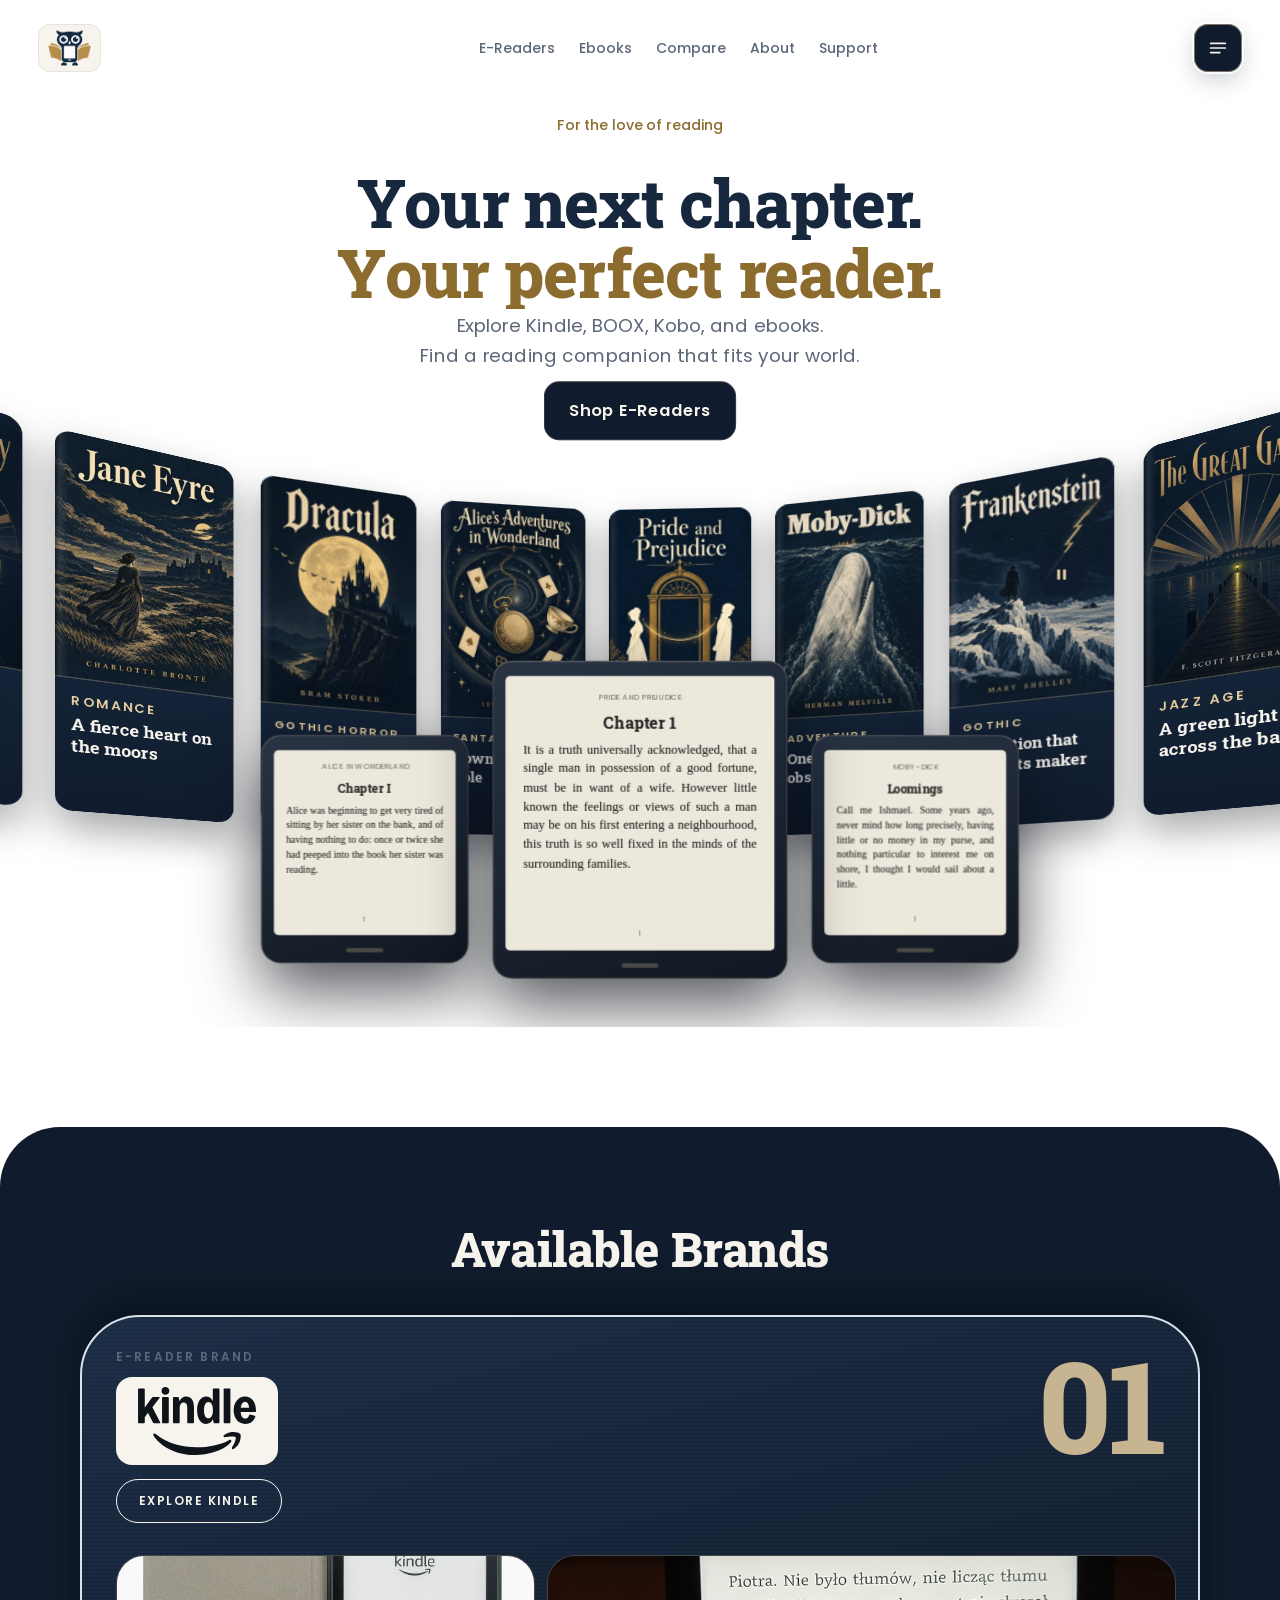
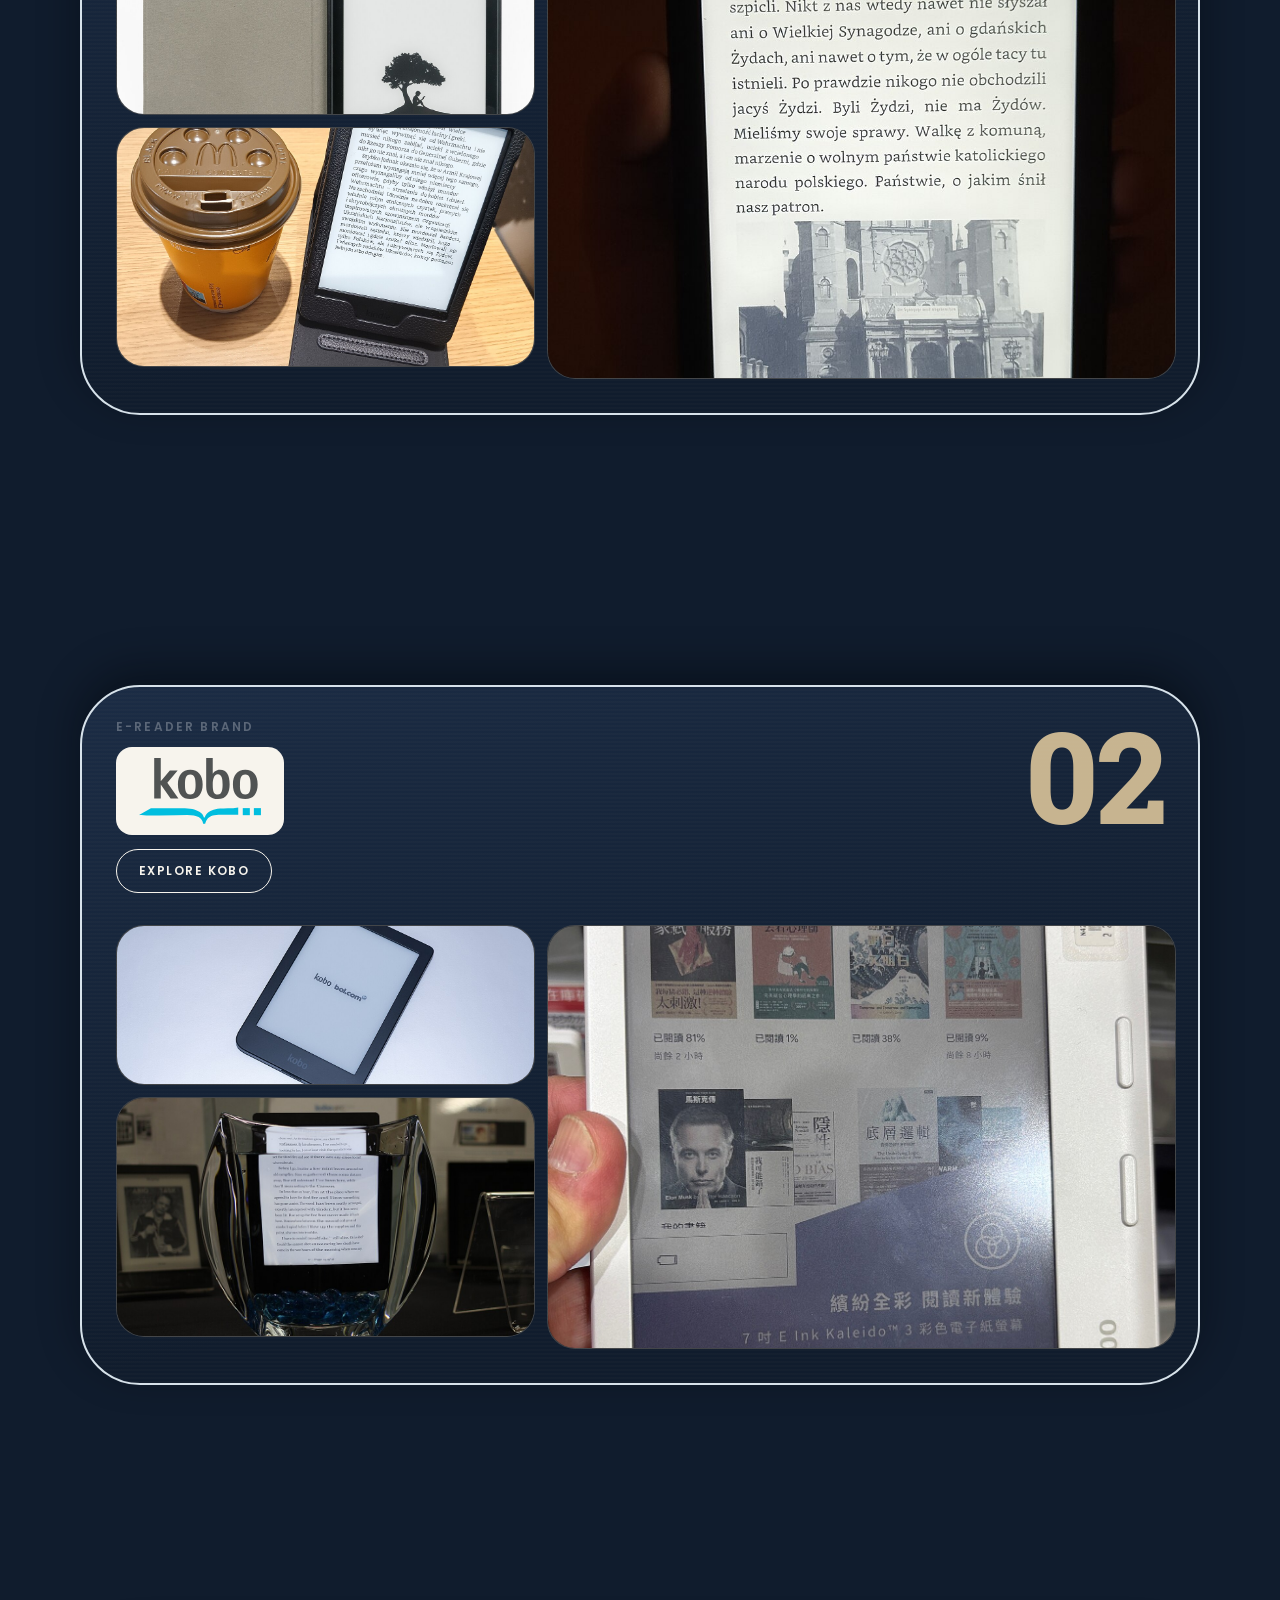
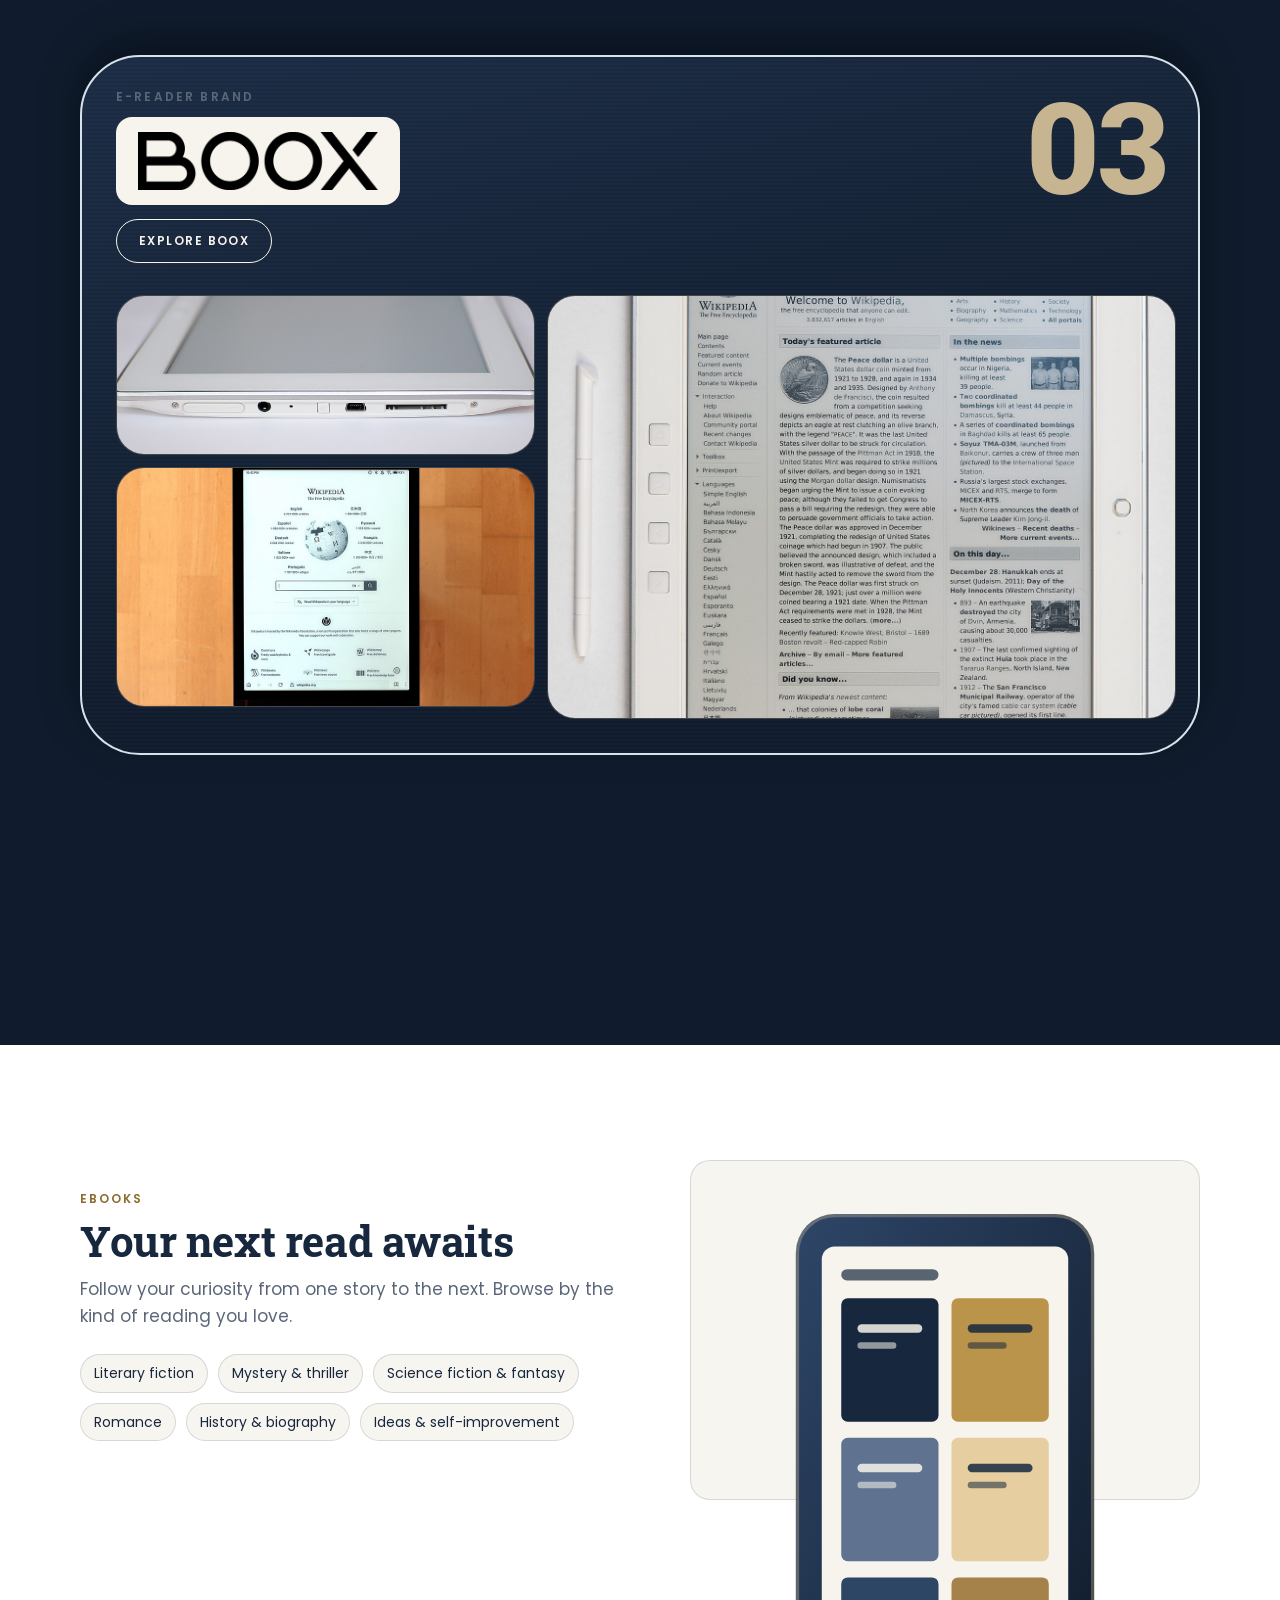
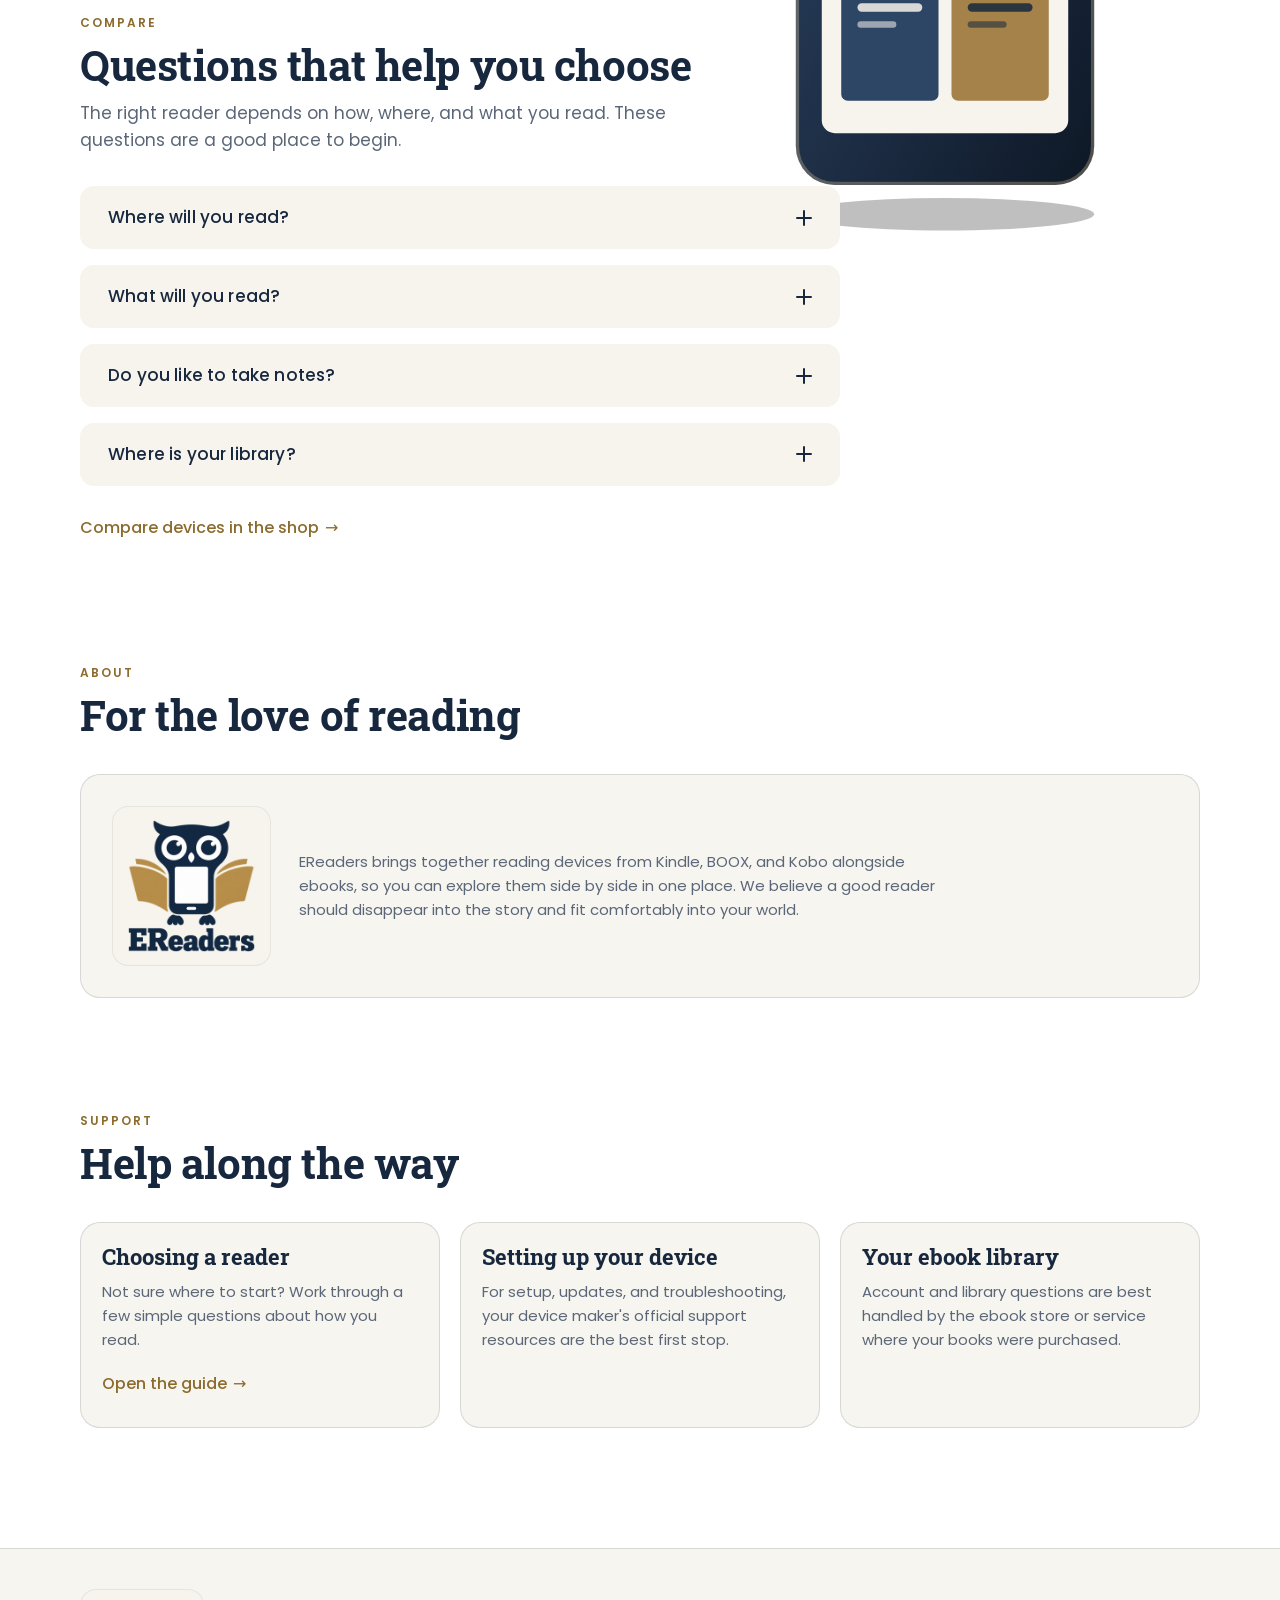
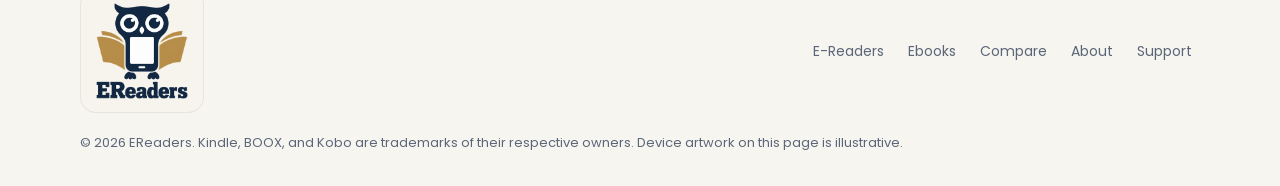
==== commit a777f521: "Fixed homepage menu, tabbed product details, solid buttons - Homepage: fixed top-right menu button r" ====
--- a/index.html
+++ b/index.html
@@ -631,6 +631,22 @@
   }
   .badge { background: none !important; box-shadow: none !important; border: 0 !important; padding: 0 !important; justify-content: center; }
   .badge::before, .badge::after { display: none !important; }
+  /* Fixed menu (replaces the nav CTA) */
+  .fab-menu { position: fixed; top: 24px; right: clamp(16px, 3vw, 40px); z-index: 500; }
+  .fab-toggle { width: 48px; height: 48px; border-radius: 14px; box-shadow: inset 0 0 0 1px rgba(230, 206, 160, 0.5), 0 0 0 2px rgba(255, 255, 255, 0.85), 0 8px 22px rgba(23, 40, 62, 0.22); }
+  .fab-toggle .icon-close { display: none; }
+  .fab-menu.is-open .icon-close { display: block; }
+  .fab-menu.is-open .icon-open { display: none; }
+  .fab-panel { position: absolute; top: calc(100% + 10px); right: 0; width: 260px; display: flex; flex-direction: column; gap: 10px; padding: 10px; border-radius: 18px; background: #FFFFFF; box-shadow: inset 0 0 0 1px var(--border), 0 24px 48px rgba(23, 40, 62, 0.16); }
+  .fab-panel ul { display: grid; gap: 2px; }
+  .fab-panel li a { display: flex; align-items: center; min-height: 44px; padding: 10px 14px; border-radius: 12px; font: 500 15px/1.2 var(--sans); color: var(--navy); text-decoration: none; }
+  .fab-panel li a:hover, .fab-panel li a:focus-visible { background: rgba(23, 40, 62, 0.06); }
+  .fab-cta { height: 48px; }
+  @media (prefers-reduced-motion: no-preference) { .fab-menu.is-open .fab-panel { animation: menuIn 0.2s ease-out; } }
+  @media (max-width: 1080px) { .nav-menu { display: none !important; } }
+  @media (max-width: 700px) { .fab-menu { top: 14px; right: 16px; } }
+  /* Solid buttons: no gold light bank / highlight gradients */
+  .btn-lit::before, .btn-lit::after { display: none; }
   /* ---------- Light theme overrides ---------- */
   .hero::before { display: none; }
   .hero-title { color: var(--navy); }
@@ -667,15 +683,15 @@
           <li><a href="#about">About</a></li>
           <li><a href="#support">Support</a></li>
         </ul>
-        <a class="btn-lit btn-lit--nav btn-nav" href="products.html">Explore Devices</a>
       </div>
 
-      <button class="menu-toggle" type="button" aria-expanded="false" aria-controls="primary-menu" aria-label="Open menu">
-        <svg class="icon-open" width="20" height="20" viewBox="0 0 24 24" fill="none" stroke="currentColor" stroke-width="1.8" stroke-linecap="round" aria-hidden="true"><path d="M4 7h16M4 12h16M4 17h10"/></svg>
-        <svg class="icon-close" width="20" height="20" viewBox="0 0 24 24" fill="none" stroke="currentColor" stroke-width="1.8" stroke-linecap="round" aria-hidden="true"><path d="M6 6l12 12M18 6L6 18"/></svg>
-      </button>
     </nav>
   </header>
+
+
+    </nav>
+  </header>
+
 
   <main id="main">
     <section class="hero" aria-labelledby="hero-title">
@@ -808,6 +824,24 @@
       <p class="footer-note">© <span data-year>2026</span> EReaders. Kindle, BOOX, and Kobo are trademarks of their respective owners. Device artwork on this page is illustrative.</p>
     </div>
   </footer>
+</div>
+
+<!-- Menu button, fixed top-right so it stays reachable while scrolling -->
+<div class="fab-menu" id="fab-menu">
+  <button class="btn-lit fab-toggle" type="button" aria-expanded="false" aria-controls="fab-panel" aria-label="Open menu">
+    <svg class="icon-open" width="22" height="22" viewBox="0 0 24 24" fill="none" stroke="currentColor" stroke-width="1.9" stroke-linecap="round" aria-hidden="true"><path d="M4 7h16M4 12h16M4 17h10"/></svg>
+    <svg class="icon-close" width="22" height="22" viewBox="0 0 24 24" fill="none" stroke="currentColor" stroke-width="1.9" stroke-linecap="round" aria-hidden="true"><path d="M6 6l12 12M18 6L6 18"/></svg>
+  </button>
+  <div class="fab-panel" id="fab-panel" hidden>
+    <ul>
+      <li><a href="products.html">E-Readers</a></li>
+      <li><a href="#ebooks">Ebooks</a></li>
+      <li><a href="#compare">Compare</a></li>
+      <li><a href="#about">About</a></li>
+      <li><a href="#support">Support</a></li>
+    </ul>
+    <a class="btn-lit fab-cta" href="products.html">Explore Devices</a>
+  </div>
 </div>
 
 <script>
@@ -1080,13 +1114,13 @@
     /* =====================================================================
        Mobile / tablet menu — one shared set of nav nodes.
        ===================================================================== */
-    const nav = document.getElementById('site-nav');
-    const toggle = nav.querySelector('.menu-toggle');
-    const menu = document.getElementById('primary-menu');
-    const desktopMQ = window.matchMedia('(min-width: 1081px)');
-    const menuOpen = () => nav.classList.contains('is-open');
+    const fab = document.getElementById('fab-menu');
+    const toggle = fab.querySelector('.fab-toggle');
+    const menu = document.getElementById('fab-panel');
+    const menuOpen = () => fab.classList.contains('is-open');
     function setMenu(open, focusToggle) {
-      nav.classList.toggle('is-open', open);
+      fab.classList.toggle('is-open', open);
+      menu.hidden = !open;
       toggle.setAttribute('aria-expanded', String(open));
       toggle.setAttribute('aria-label', open ? 'Close menu' : 'Open menu');
       if (open) {
@@ -1098,18 +1132,17 @@
     }
     toggle.addEventListener('click', function () { setMenu(!menuOpen(), menuOpen()); });
     document.addEventListener('keydown', function (e) {
-      if (e.key === 'Escape' && menuOpen()) { e.preventDefault(); setMenu(false, true); }
+      if (e.key === 'Escape' && menuOpen() && !document.querySelector('dialog[open]')) { e.preventDefault(); setMenu(false, true); }
     });
     document.addEventListener('pointerdown', function (e) {
-      if (menuOpen() && !nav.contains(e.target)) setMenu(false, false);
+      if (menuOpen() && !fab.contains(e.target)) setMenu(false, false);
     });
-    nav.addEventListener('focusout', function (e) {
-      if (menuOpen() && e.relatedTarget && !nav.contains(e.relatedTarget)) setMenu(false, false);
+    fab.addEventListener('focusout', function (e) {
+      if (menuOpen() && e.relatedTarget && !fab.contains(e.relatedTarget)) setMenu(false, false);
     });
     menu.addEventListener('click', function (e) {
       if (e.target.closest('a') && menuOpen()) setMenu(false, false);
     });
-    onMQ(desktopMQ, function () { if (menuOpen()) setMenu(false, false); });
 
     /* =====================================================================
        Available Brands — scroll-stacking cards.
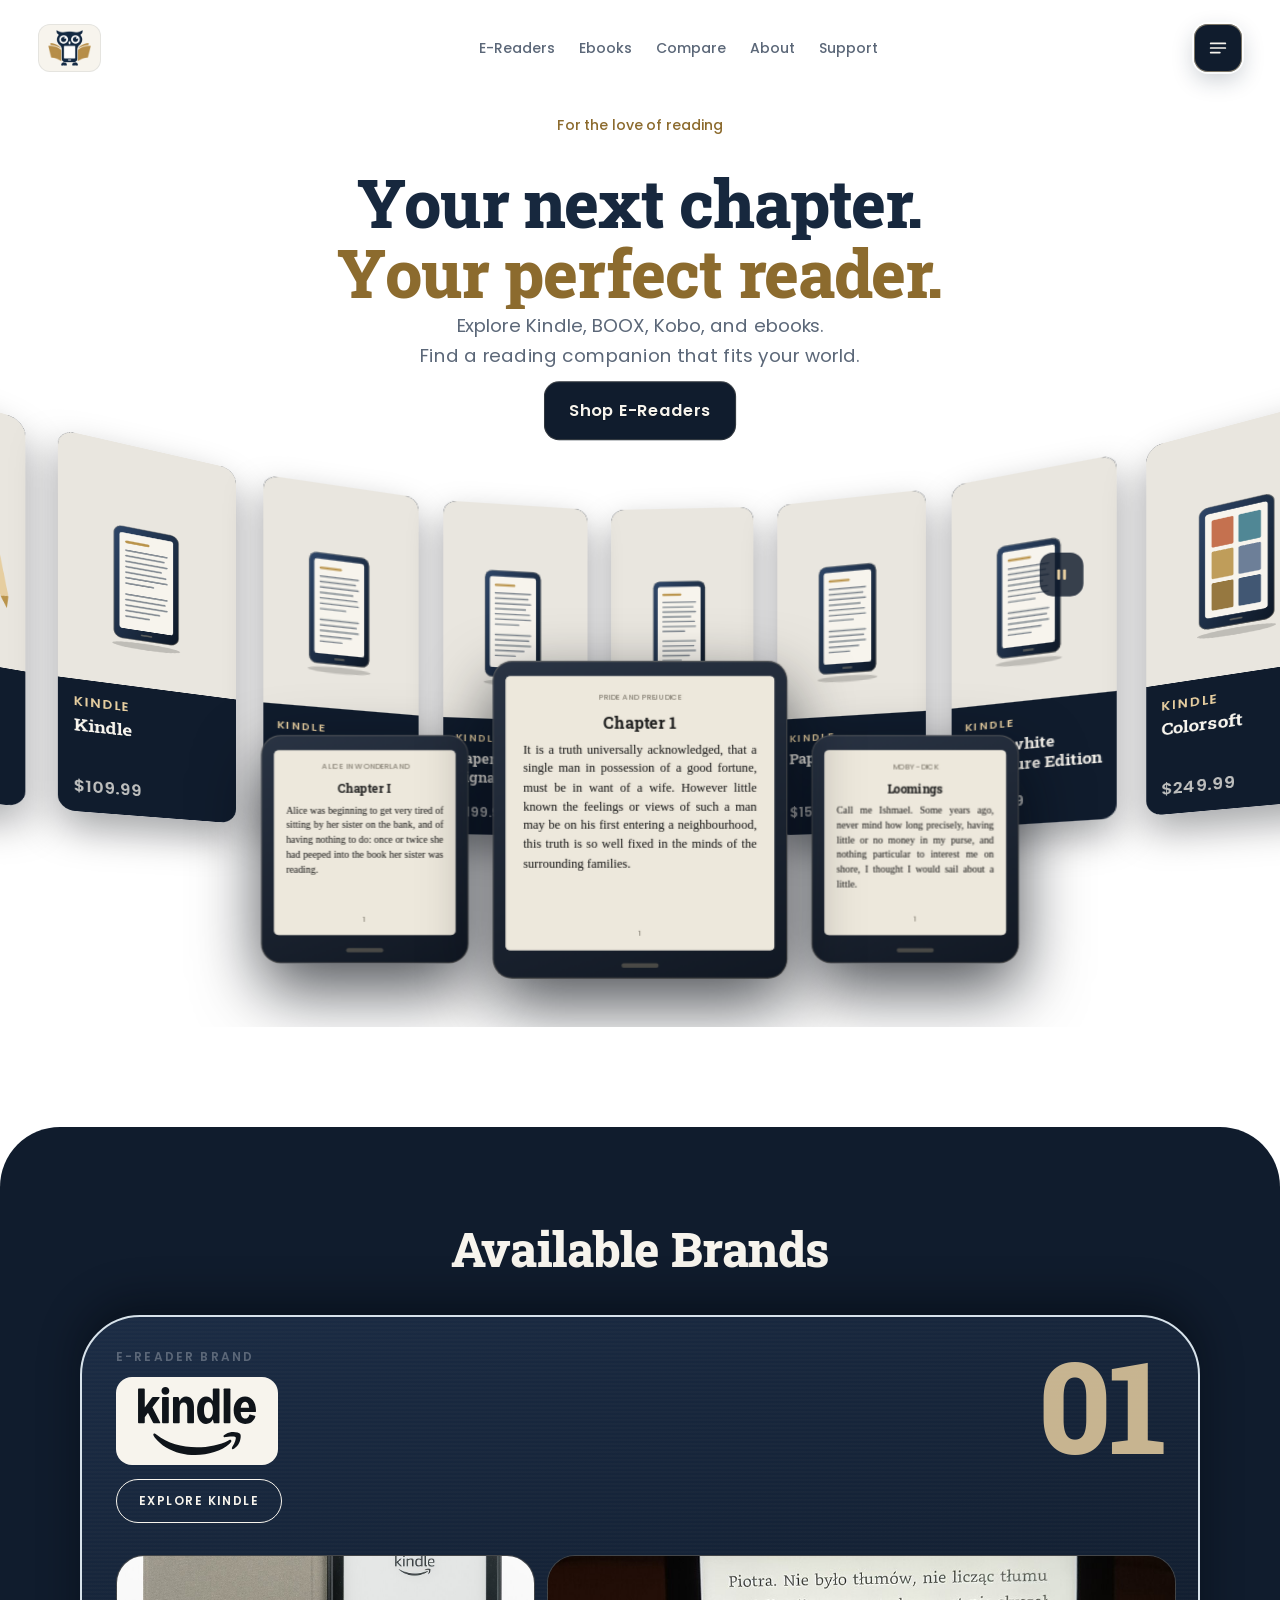
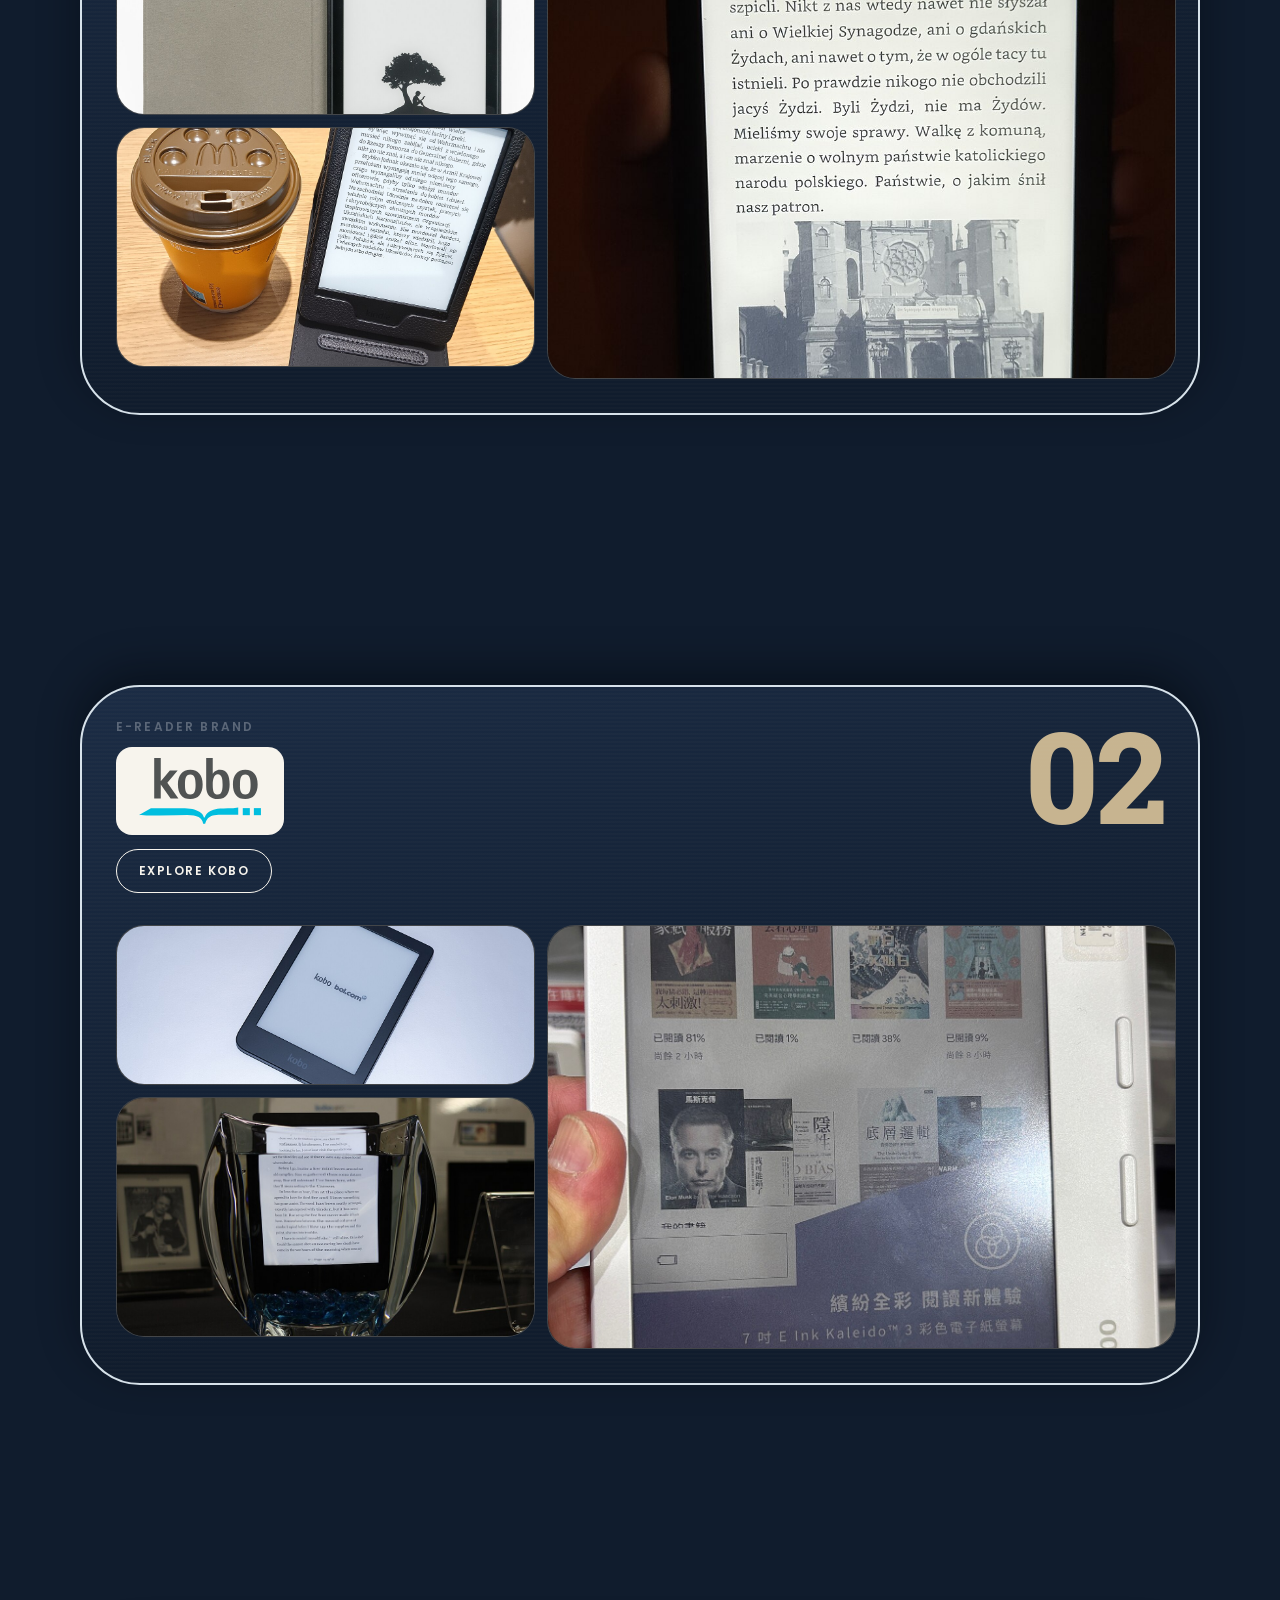
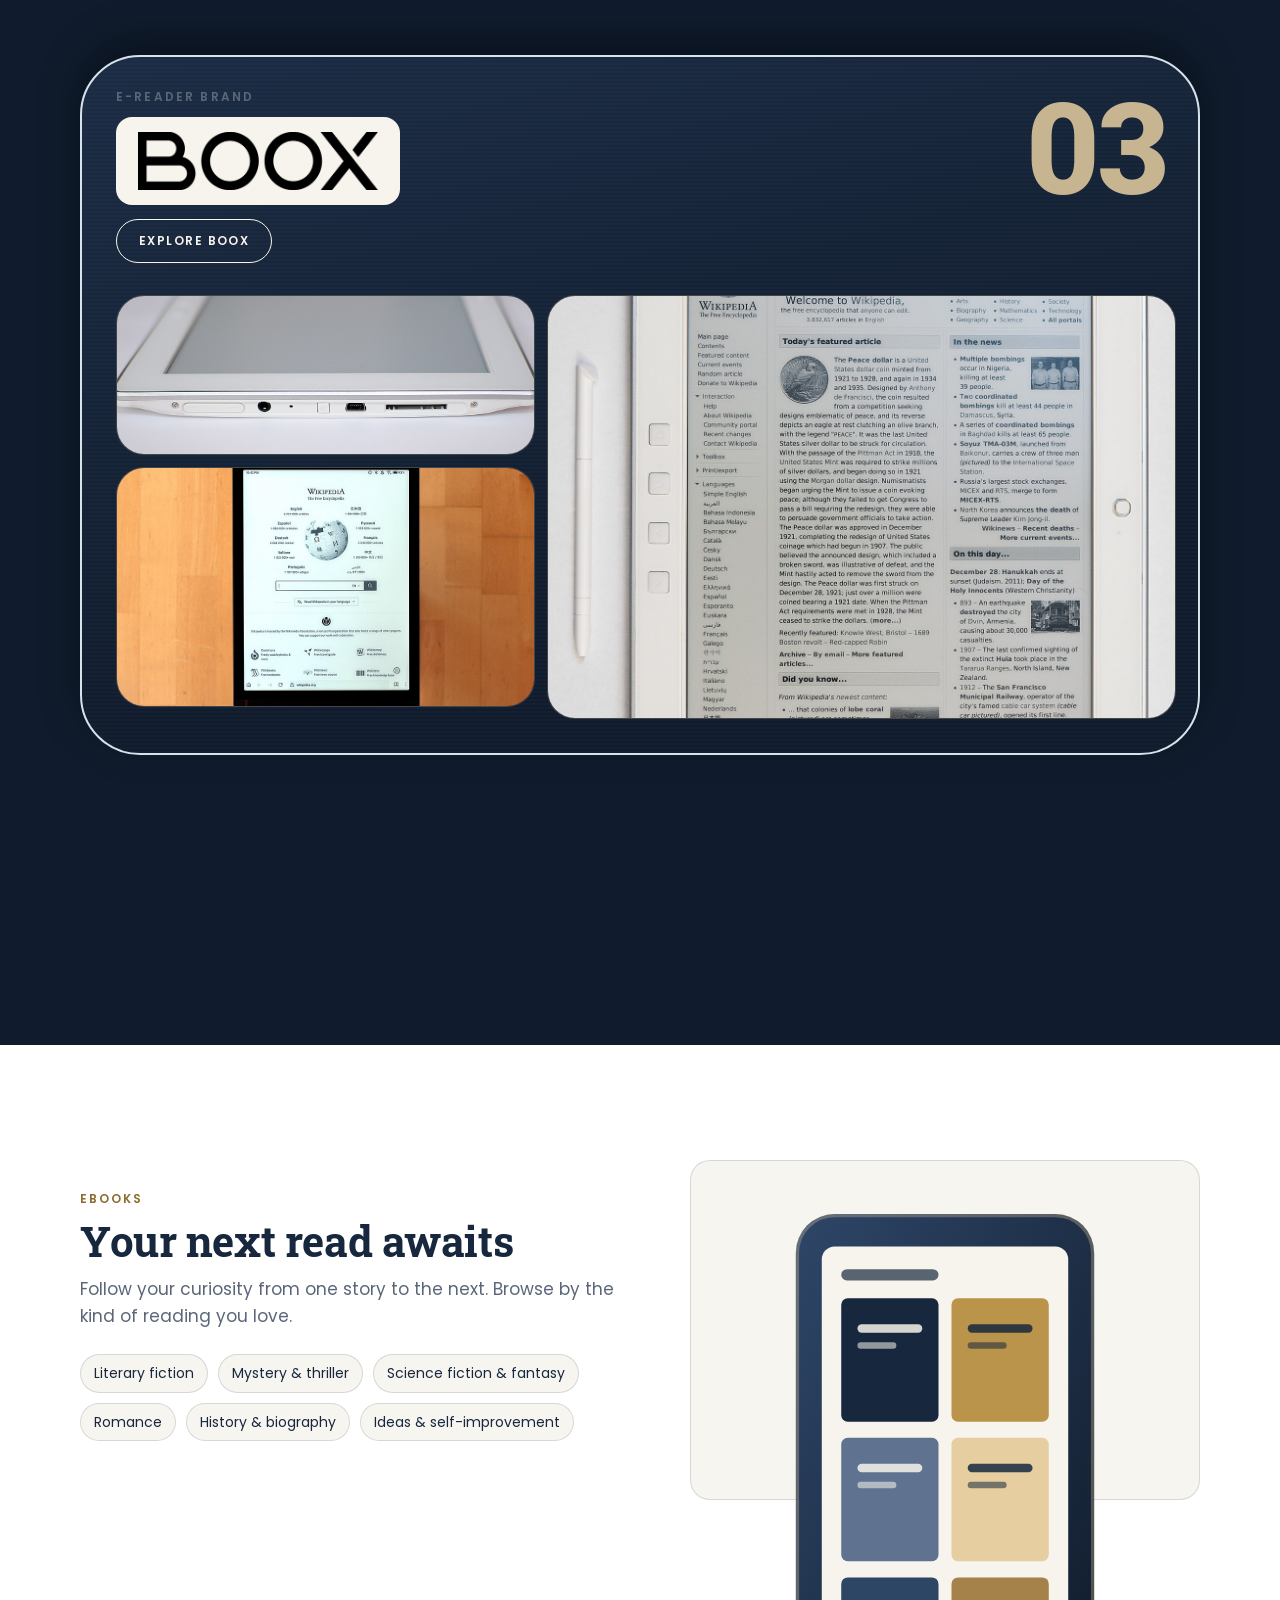
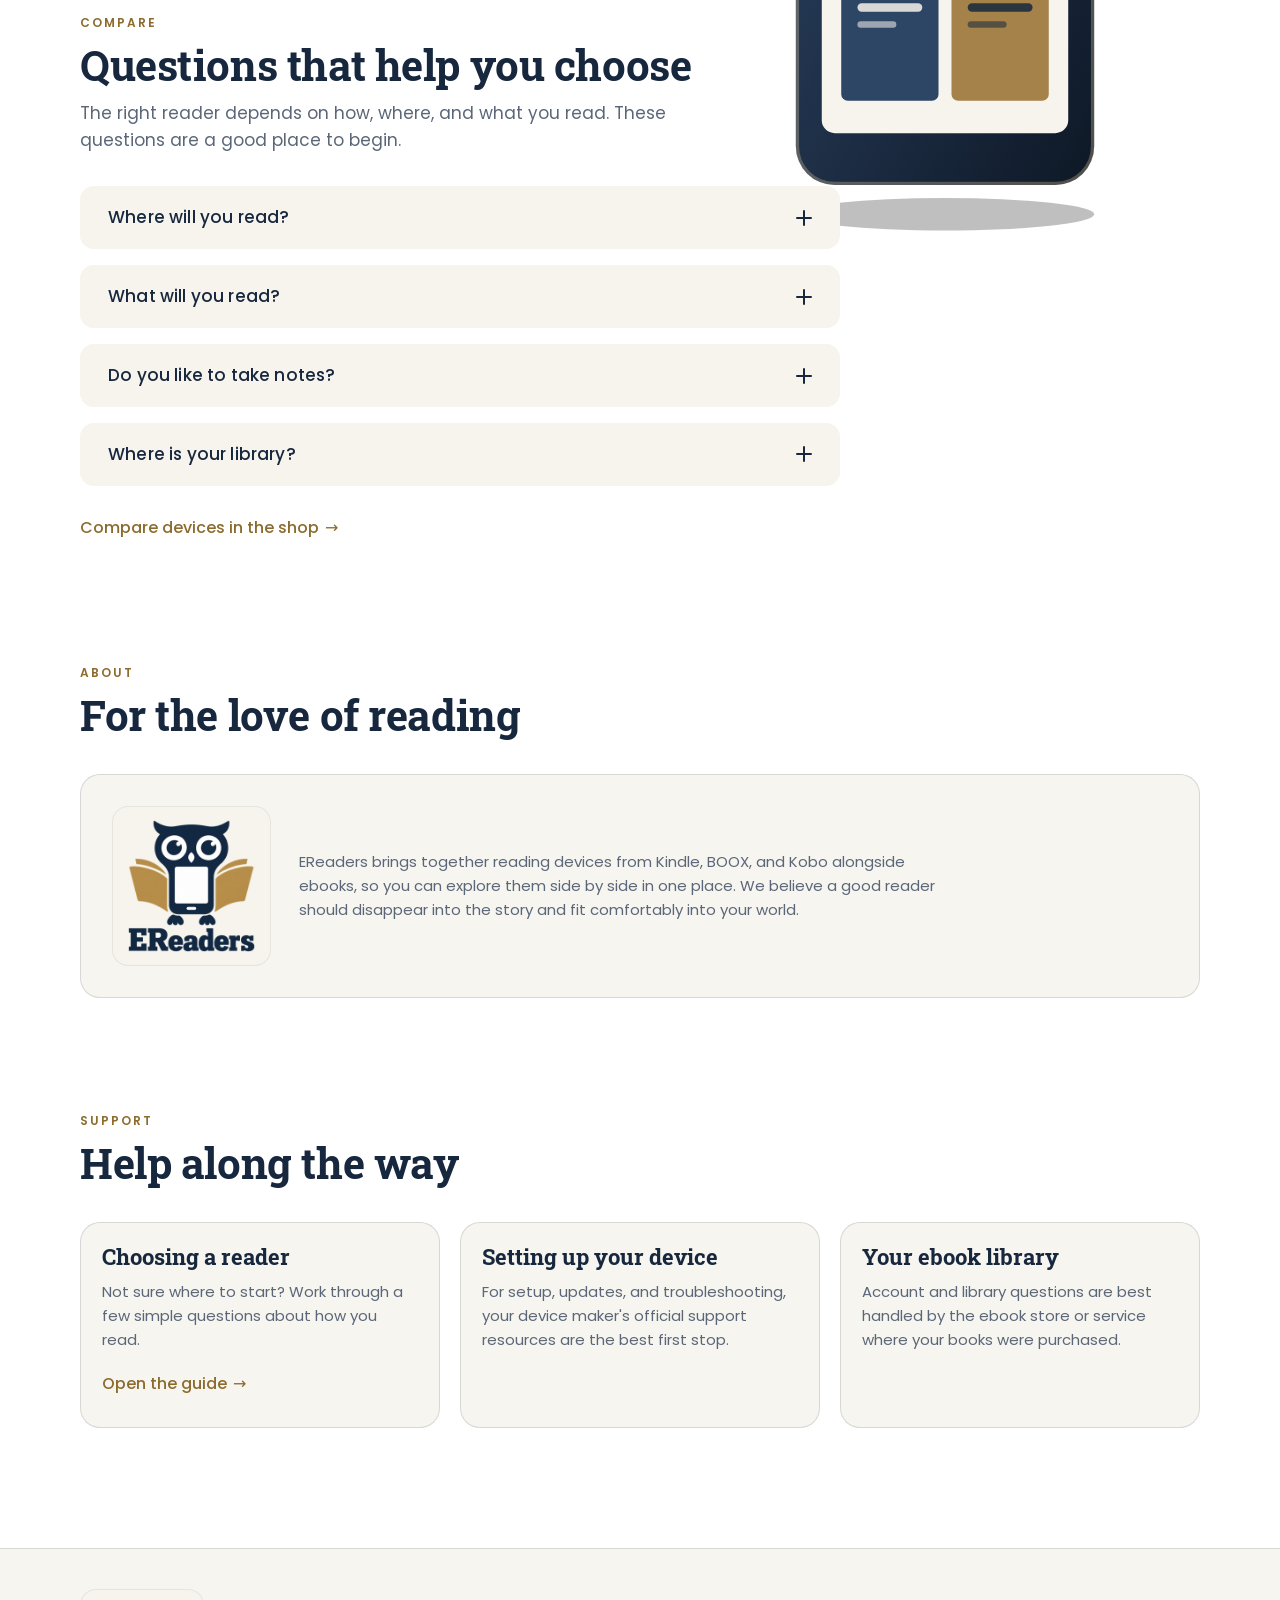
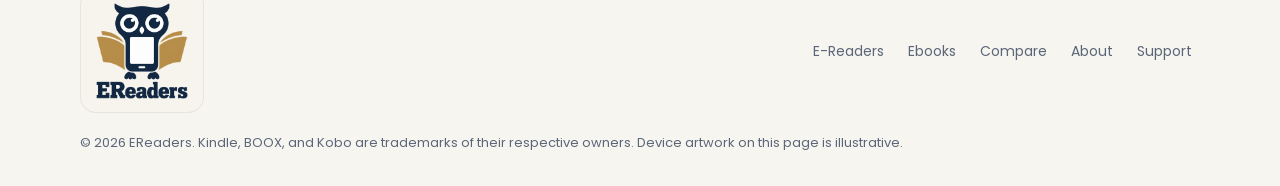
==== commit 655006d5: "Product page redesign, store contact, care plans, catalog carousel - Homepage carousel shows listed " ====
--- a/index.html
+++ b/index.html
@@ -276,18 +276,13 @@
     box-shadow: inset 0 0 0 1px var(--border), 0 14px 30px rgba(3, 6, 12, 0.35);
     color: var(--ivory);
   }
-  .card--book { background: linear-gradient(180deg, #1C304B 0%, #101C2D 100%); }
-  .card-cover { position: relative; flex: none; height: 195px; overflow: hidden; background: var(--navy-deep); }
-  .card-cover img { width: 100%; height: 100%; object-fit: cover; }
-  .card-cover::after {
-    /* subtle spine shading + gold hairline where the cover meets the caption */
-    content: ""; position: absolute; inset: 0;
-    background: linear-gradient(90deg, rgba(0, 0, 0, 0.32) 0, rgba(247, 244, 237, 0.08) 3px, rgba(0, 0, 0, 0) 9px);
-    box-shadow: inset 0 -1px 0 rgba(230, 206, 160, 0.28);
-  }
-  .card-text { position: relative; display: flex; flex-direction: column; gap: 5px; padding: 12px 11px 14px; }
+  .card--device { background: var(--navy-deep); }
+  .card-photo { flex: none; height: 195px; overflow: hidden; background: #E9E6DF; }
+  .card-photo img { width: 100%; height: 100%; padding: 14px 10px 6px; object-fit: contain; }
+  .card-text { flex: 1; display: flex; flex-direction: column; gap: 5px; padding: 12px 11px 14px; }
   .card-eyebrow { font: 600 9.5px/1.2 var(--sans); letter-spacing: 0.14em; text-transform: uppercase; color: var(--gold-light); }
   .card-line { font: 700 13px/1.25 var(--serif); color: var(--ivory); }
+  .card-price { margin-top: auto; font: 600 12px/1 var(--sans); color: rgba(247, 244, 237, 0.75); }
 
   .motion-toggle {
     position: absolute; right: 180px; top: 506px; z-index: 2;
@@ -826,6 +821,8 @@
   </footer>
 </div>
 
+<script src="catalog.js"></script>
+
 <!-- Menu button, fixed top-right so it stays reachable while scrolling -->
 <div class="fab-menu" id="fab-menu">
   <button class="btn-lit fab-toggle" type="button" aria-expanded="false" aria-controls="fab-panel" aria-label="Open menu">
@@ -1007,34 +1004,15 @@
        ===================================================================== */
     // Original, AI-generated cover artwork for public-domain classics (312×468 JPEG).
     // Titles and authors are part of the artwork; the caption below adds genre + a short hook.
-    const COVERS = {
-      'pride-and-prejudice': '[data-uri]',
-      'moby-dick': '[data-uri]',
-      'frankenstein': '[data-uri]',
-      'the-great-gatsby': '[data-uri]',
-      'jane-eyre': '[data-uri]',
-      'dracula': '[data-uri]',
-      'alice-in-wonderland': '[data-uri]